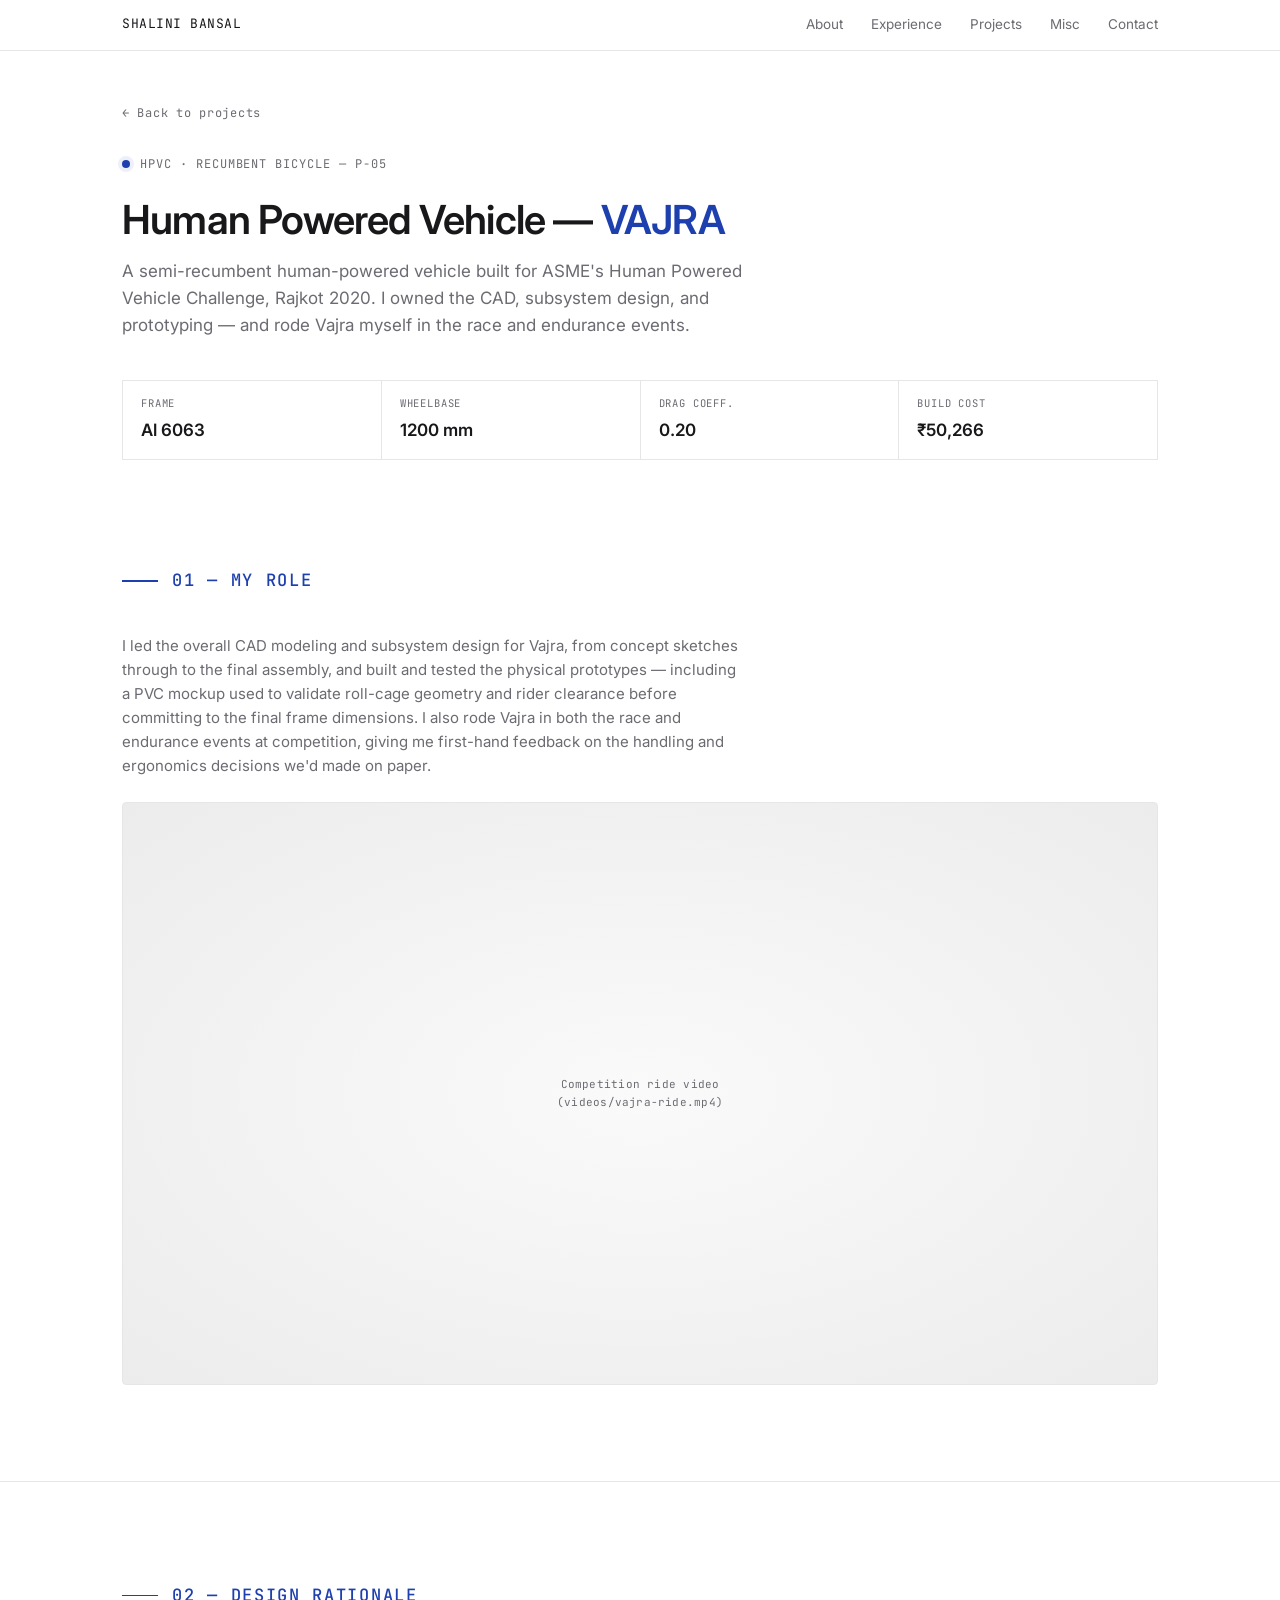
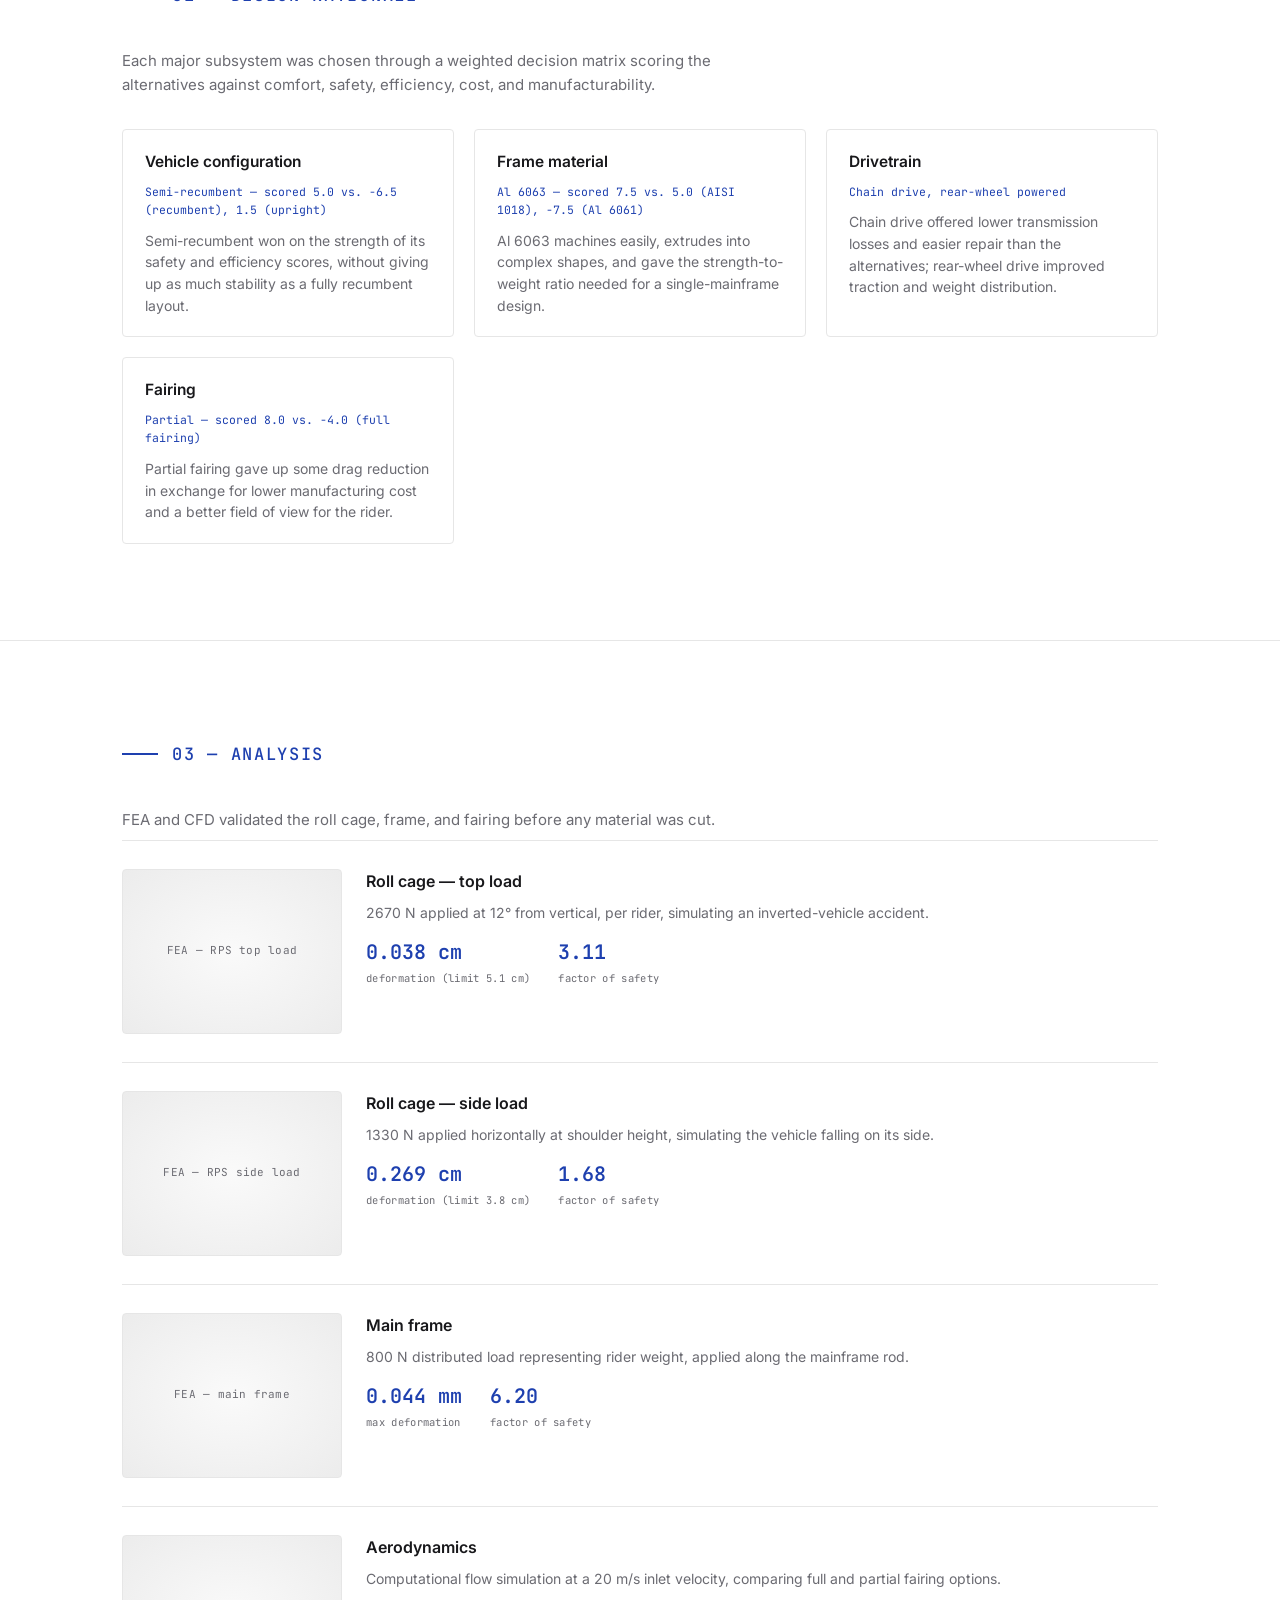
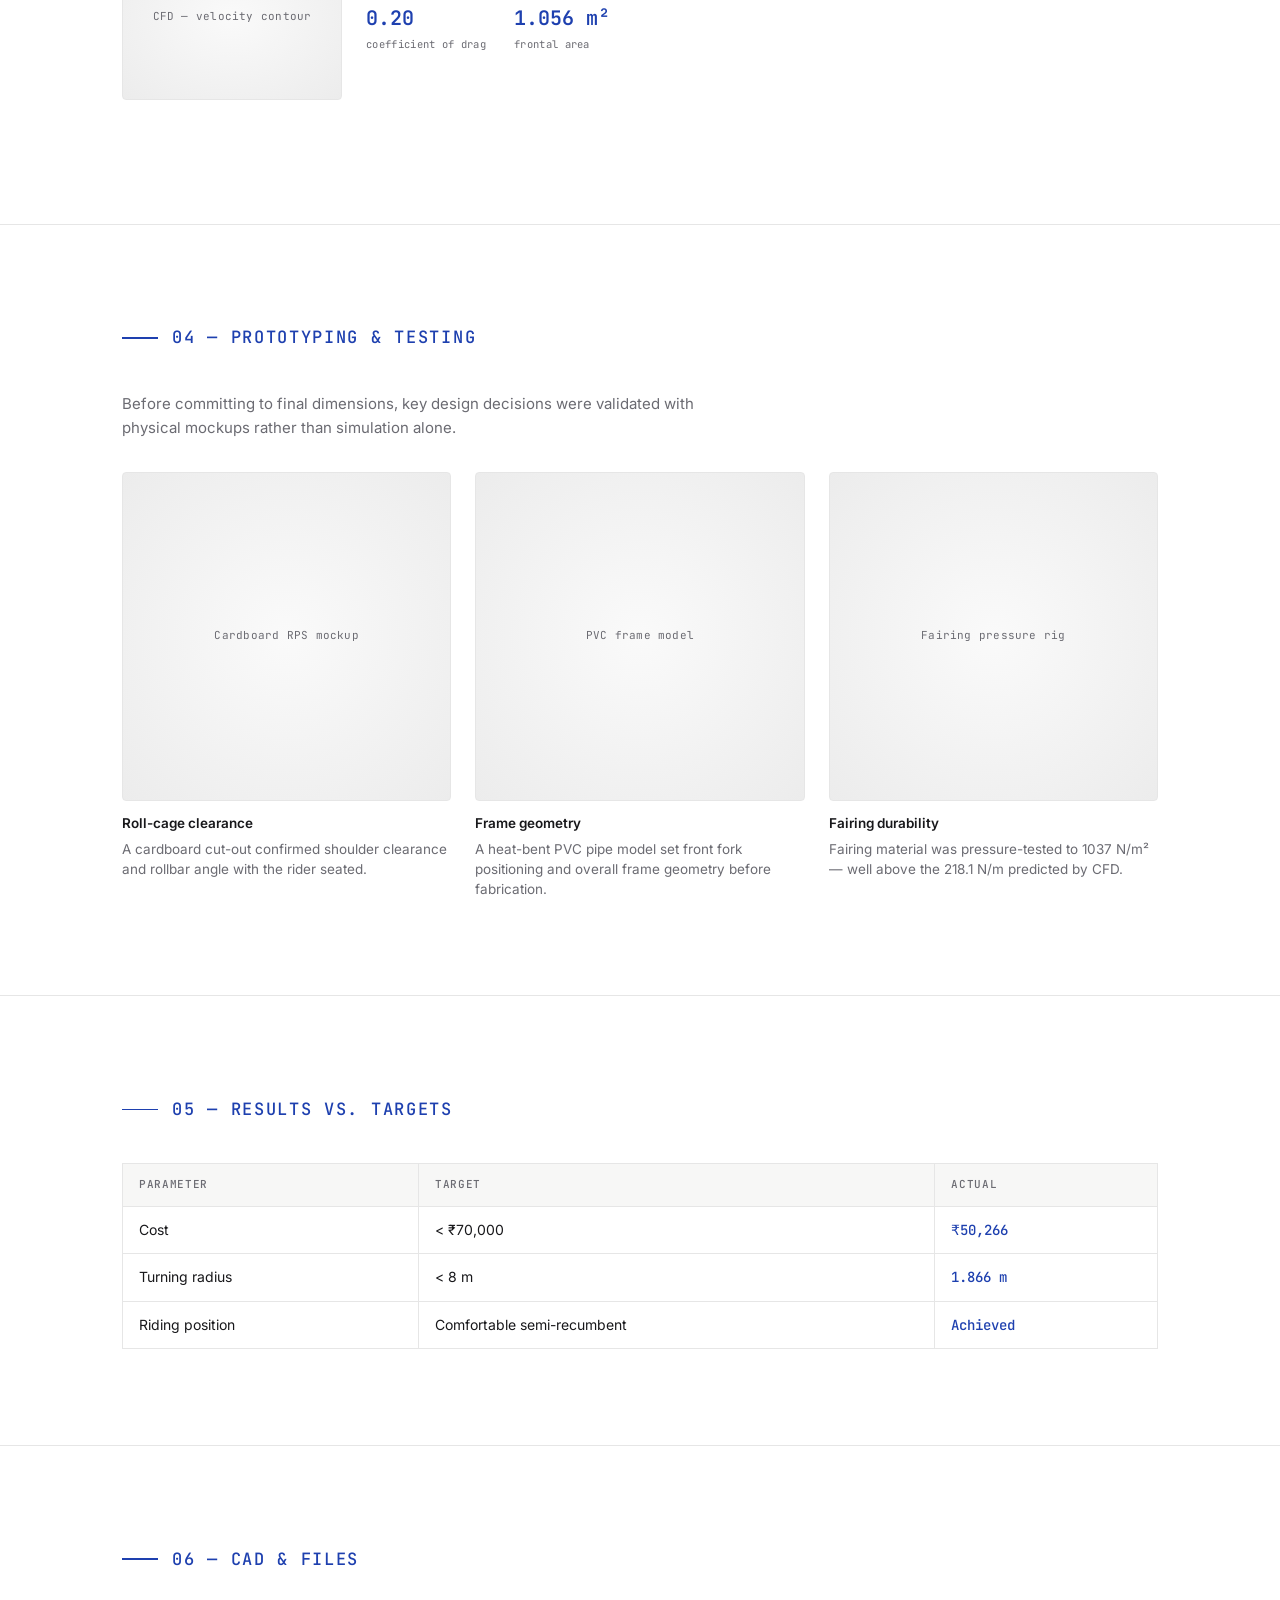
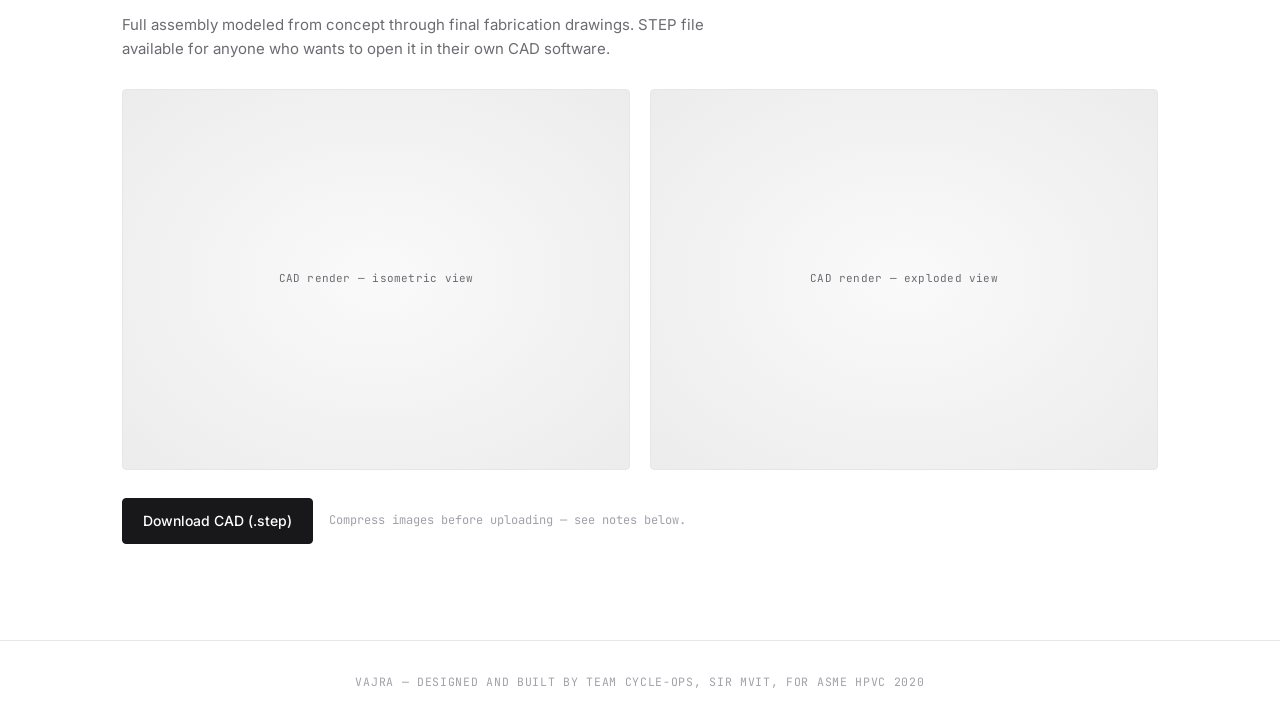
==== projects/hpvc.html @ c3d494c6 "Create hpvc.html" ====
<!DOCTYPE html>
<html lang="en">
<head>
<meta charset="UTF-8">
<meta name="viewport" content="width=device-width, initial-scale=1.0">
<title>VAJRA — Human Powered Vehicle | Shalini Bansal</title>
<link rel="preconnect" href="https://fonts.googleapis.com">
<link rel="preconnect" href="https://fonts.gstatic.com" crossorigin>
<link rel="stylesheet" href="https://fonts.googleapis.com/css2?family=Inter:wght@400;500;600&family=JetBrains+Mono:wght@400;500&display=swap">
<link rel="stylesheet" href="../assets/styles.css">
<link rel="stylesheet" href="../assets/hpvc.css">
</head>
<body>

  <nav class="nav">
    <div class="nav-inner">
      <a href="../index.html#top" class="nav-brand">SHALINI BANSAL</a>
      <div class="nav-links">
        <a href="../index.html#about" data-mobile-hide>About</a>
        <a href="../index.html#experience" data-mobile-hide>Experience</a>
        <a href="../index.html#projects">Projects</a>
        <a href="../index.html#misc">Misc</a>
        <a href="../index.html#contact">Contact</a>
      </div>
    </div>
  </nav>

  <header class="detail-header">
    <div class="container">
      <a href="../index.html#projects" class="back-link">← Back to projects</a>

      <div class="hero-meta">HPVC · RECUMBENT BICYCLE — P-05</div>
      <h1 class="detail-title">Human Powered Vehicle — <span class="accent">VAJRA</span></h1>
      <p class="detail-tagline">
        A semi-recumbent human-powered vehicle built for ASME's Human Powered Vehicle Challenge, Rajkot 2020.
        I owned the CAD, subsystem design, and prototyping — and rode Vajra myself in the race and endurance events.
      </p>

      <div class="spec-grid">
        <div class="spec-item">
          <div class="spec-label">Frame</div>
          <div class="spec-value">Al 6063</div>
        </div>
        <div class="spec-item">
          <div class="spec-label">Wheelbase</div>
          <div class="spec-value">1200 mm</div>
        </div>
        <div class="spec-item">
          <div class="spec-label">Drag coeff.</div>
          <div class="spec-value">0.20</div>
        </div>
        <div class="spec-item">
          <div class="spec-label">Build cost</div>
          <div class="spec-value">₹50,266</div>
        </div>
      </div>
    </div>
  </header>

  <main>

    <section id="role">
      <div class="container">
        <div class="section-label">01 — My role</div>
        <p style="max-width:620px; font-size:15px; color:var(--text-muted); margin-bottom:24px;">
          I led the overall CAD modeling and subsystem design for Vajra, from concept sketches through to the
          final assembly, and built and tested the physical prototypes — including a PVC mockup used to validate
          roll-cage geometry and rider clearance before committing to the final frame dimensions. I also rode Vajra
          in both the race and endurance events at competition, giving me first-hand feedback on the handling and
          ergonomics decisions we'd made on paper.
        </p>
        <div class="analysis-frame" style="aspect-ratio:16/9;">
          <!-- Replace with: <video controls poster="../images/ride-poster.jpg" style="width:100%;height:100%;object-fit:cover;"><source src="../videos/vajra-ride.mp4" type="video/mp4"></video> -->
          <span class="placeholder-label">Competition ride video<br>(videos/vajra-ride.mp4)</span>
        </div>
      </div>
    </section>

    <section id="design">
      <div class="container">
        <div class="section-label">02 — Design rationale</div>
        <p style="max-width:620px; font-size:15px; color:var(--text-muted); margin-bottom:32px;">
          Each major subsystem was chosen through a weighted decision matrix scoring the alternatives against
          comfort, safety, efficiency, cost, and manufacturability.
        </p>

        <div class="decision-grid">
          <div class="decision-card">
            <h3>Vehicle configuration</h3>
            <span class="decision-verdict">Semi-recumbent — scored 5.0 vs. −6.5 (recumbent), 1.5 (upright)</span>
            <p>Semi-recumbent won on the strength of its safety and efficiency scores, without giving up as much stability as a fully recumbent layout.</p>
          </div>
          <div class="decision-card">
            <h3>Frame material</h3>
            <span class="decision-verdict">Al 6063 — scored 7.5 vs. 5.0 (AISI 1018), −7.5 (Al 6061)</span>
            <p>Al 6063 machines easily, extrudes into complex shapes, and gave the strength-to-weight ratio needed for a single-mainframe design.</p>
          </div>
          <div class="decision-card">
            <h3>Drivetrain</h3>
            <span class="decision-verdict">Chain drive, rear-wheel powered</span>
            <p>Chain drive offered lower transmission losses and easier repair than the alternatives; rear-wheel drive improved traction and weight distribution.</p>
          </div>
          <div class="decision-card">
            <h3>Fairing</h3>
            <span class="decision-verdict">Partial — scored 8.0 vs. −4.0 (full fairing)</span>
            <p>Partial fairing gave up some drag reduction in exchange for lower manufacturing cost and a better field of view for the rider.</p>
          </div>
        </div>
      </div>
    </section>

    <section id="analysis">
      <div class="container">
        <div class="section-label">03 — Analysis</div>
        <p style="max-width:620px; font-size:15px; color:var(--text-muted); margin-bottom:8px;">
          FEA and CFD validated the roll cage, frame, and fairing before any material was cut.
        </p>

        <div class="analysis-row">
          <div class="analysis-frame">
            <!-- Replace with: <img src="../images/fea-top-load.jpg" alt="Von Mises stress plot, RPS top load case" style="width:100%;height:100%;object-fit:cover;"> -->
            <span class="placeholder-label">FEA — RPS top load</span>
          </div>
          <div class="analysis-body">
            <h3>Roll cage — top load</h3>
            <p>2670 N applied at 12° from vertical, per rider, simulating an inverted-vehicle accident.</p>
            <div class="stat-line">
              <div><div class="stat-value">0.038 cm</div><div class="stat-label">deformation (limit 5.1 cm)</div></div>
              <div><div class="stat-value">3.11</div><div class="stat-label">factor of safety</div></div>
            </div>
          </div>
        </div>

        <div class="analysis-row">
          <div class="analysis-frame">
            <!-- Replace with: <img src="../images/fea-side-load.jpg" alt="Von Mises stress plot, RPS side load case" style="width:100%;height:100%;object-fit:cover;"> -->
            <span class="placeholder-label">FEA — RPS side load</span>
          </div>
          <div class="analysis-body">
            <h3>Roll cage — side load</h3>
            <p>1330 N applied horizontally at shoulder height, simulating the vehicle falling on its side.</p>
            <div class="stat-line">
              <div><div class="stat-value">0.269 cm</div><div class="stat-label">deformation (limit 3.8 cm)</div></div>
              <div><div class="stat-value">1.68</div><div class="stat-label">factor of safety</div></div>
            </div>
          </div>
        </div>

        <div class="analysis-row">
          <div class="analysis-frame">
            <!-- Replace with: <img src="../images/fea-frame.jpg" alt="Von Mises stress plot, main frame under rider load" style="width:100%;height:100%;object-fit:cover;"> -->
            <span class="placeholder-label">FEA — main frame</span>
          </div>
          <div class="analysis-body">
            <h3>Main frame</h3>
            <p>800 N distributed load representing rider weight, applied along the mainframe rod.</p>
            <div class="stat-line">
              <div><div class="stat-value">0.044 mm</div><div class="stat-label">max deformation</div></div>
              <div><div class="stat-value">6.20</div><div class="stat-label">factor of safety</div></div>
            </div>
          </div>
        </div>

        <div class="analysis-row">
          <div class="analysis-frame">
            <!-- Replace with: <img src="../images/cfd-velocity.jpg" alt="CFD velocity contour around the fairing" style="width:100%;height:100%;object-fit:cover;"> -->
            <span class="placeholder-label">CFD — velocity contour</span>
          </div>
          <div class="analysis-body">
            <h3>Aerodynamics</h3>
            <p>Computational flow simulation at a 20 m/s inlet velocity, comparing full and partial fairing options.</p>
            <div class="stat-line">
              <div><div class="stat-value">0.20</div><div class="stat-label">coefficient of drag</div></div>
              <div><div class="stat-value">1.056 m²</div><div class="stat-label">frontal area</div></div>
            </div>
          </div>
        </div>
      </div>
    </section>

    <section id="prototyping">
      <div class="container">
        <div class="section-label">04 — Prototyping &amp; testing</div>
        <p style="max-width:620px; font-size:15px; color:var(--text-muted); margin-bottom:32px;">
          Before committing to final dimensions, key design decisions were validated with physical mockups rather
          than simulation alone.
        </p>

        <div class="triptych">
          <div>
            <div class="analysis-frame">
              <!-- Replace with: <img src="../images/test-rps-cardboard.jpg" alt="Cardboard RPS clearance test" style="width:100%;height:100%;object-fit:cover;"> -->
              <span class="placeholder-label">Cardboard RPS mockup</span>
            </div>
            <h4>Roll-cage clearance</h4>
            <p>A cardboard cut-out confirmed shoulder clearance and rollbar angle with the rider seated.</p>
          </div>
          <div>
            <div class="analysis-frame">
              <!-- Replace with: <img src="../images/test-pvc-model.jpg" alt="PVC pipe model of the vehicle frame" style="width:100%;height:100%;object-fit:cover;"> -->
              <span class="placeholder-label">PVC frame model</span>
            </div>
            <h4>Frame geometry</h4>
            <p>A heat-bent PVC pipe model set front fork positioning and overall frame geometry before fabrication.</p>
          </div>
          <div>
            <div class="analysis-frame">
              <!-- Replace with: <img src="../images/test-fairing-rig.jpg" alt="Wooden test frame with fairing material under pressure" style="width:100%;height:100%;object-fit:cover;"> -->
              <span class="placeholder-label">Fairing pressure rig</span>
            </div>
            <h4>Fairing durability</h4>
            <p>Fairing material was pressure-tested to 1037 N/m² — well above the 218.1 N/m predicted by CFD.</p>
          </div>
        </div>
      </div>
    </section>

    <section id="results">
      <div class="container">
        <div class="section-label">05 — Results vs. targets</div>
        <table class="results-table">
          <thead>
            <tr><th>Parameter</th><th>Target</th><th>Actual</th></tr>
          </thead>
          <tbody>
            <tr><td>Cost</td><td>&lt; ₹70,000</td><td class="actual">₹50,266</td></tr>
            <tr><td>Turning radius</td><td>&lt; 8 m</td><td class="actual">1.866 m</td></tr>
            <tr><td>Riding position</td><td>Comfortable semi-recumbent</td><td class="actual">Achieved</td></tr>
          </tbody>
        </table>
      </div>
    </section>

    <section id="cad">
      <div class="container">
        <div class="section-label">06 — CAD &amp; files</div>
        <p style="max-width:620px; font-size:15px; color:var(--text-muted); margin-bottom:28px;">
          Full assembly modeled from concept through final fabrication drawings. STEP file available for anyone
          who wants to open it in their own CAD software.
        </p>

        <div class="cad-grid">
          <div class="analysis-frame">
            <!-- Replace with: <img src="../images/cad-isometric.jpg" alt="Isometric CAD render of Vajra" style="width:100%;height:100%;object-fit:cover;"> -->
            <span class="placeholder-label">CAD render — isometric view</span>
          </div>
          <div class="analysis-frame">
            <!-- Replace with: <img src="../images/cad-exploded.jpg" alt="Exploded view of Vajra subsystems" style="width:100%;height:100%;object-fit:cover;"> -->
            <span class="placeholder-label">CAD render — exploded view</span>
          </div>
        </div>

        <div class="download-row">
          <a class="btn btn-primary" href="../files/vajra.step">Download CAD (.step)</a>
          <span class="filesize">Compress images before uploading — see notes below.</span>
        </div>
      </div>
    </section>

  </main>

  <div class="footer">
    VAJRA — DESIGNED AND BUILT BY TEAM CYCLE-OPS, SIR MVIT, FOR ASME HPVC 2020
  </div>

</body>
</html>
---- assets/styles.css ----
/* ============================================
   Shalini Bansal — Portfolio
   Minimal / technical / blueprint aesthetic
   ============================================ */

:root {
  --bg:           #ffffff;
  --bg-alt:       #f7f7f6;
  --bg-grid:      rgba(30, 64, 175, 0.05);
  --text:         #18181b;
  --text-muted:   #6b6b72;
  --text-soft:    #a1a1aa;
  --border:       #e6e6e6;
  --border-strong:#d4d4d8;
  --accent:       #1e40af;
  --accent-soft:  rgba(30, 64, 175, 0.08);
  --accent-line:  rgba(30, 64, 175, 0.18);
  --shadow-sm:    0 1px 2px rgba(0,0,0,0.04);
  --shadow-md:    0 4px 24px rgba(0,0,0,0.06);
  --radius:       4px;
  --max-w:        1100px;

  --font-sans: 'Inter', -apple-system, BlinkMacSystemFont, 'Segoe UI', Roboto, sans-serif;
  --font-mono: 'JetBrains Mono', 'SF Mono', Menlo, Consolas, monospace;
}

* { box-sizing: border-box; margin: 0; padding: 0; }
html { scroll-behavior: smooth; }

body {
  font-family: var(--font-sans);
  font-size: 16px;
  line-height: 1.6;
  color: var(--text);
  background: var(--bg);
  -webkit-font-smoothing: antialiased;
  -moz-osx-font-smoothing: grayscale;
}

a { color: inherit; text-decoration: none; }
a:hover { color: var(--accent); }
img { max-width: 100%; display: block; }

/* Navigation */
.nav {
  position: sticky; top: 0; z-index: 50;
  background: rgba(255, 255, 255, 0.85);
  backdrop-filter: saturate(180%) blur(10px);
  -webkit-backdrop-filter: saturate(180%) blur(10px);
  border-bottom: 1px solid var(--border);
}
.nav-inner {
  max-width: var(--max-w); margin: 0 auto;
  padding: 14px 32px;
  display: flex; align-items: center; justify-content: space-between;
}
.nav-brand {
  font-family: var(--font-mono);
  font-size: 13px; letter-spacing: 0.04em;
}
.nav-brand .dot { color: var(--accent); }
.nav-links { display: flex; gap: 28px; font-size: 13.5px; color: var(--text-muted); }
.nav-links a { transition: color 0.15s ease; }
.nav-links a:hover { color: var(--text); }

@media (max-width: 640px) {
  .nav-inner { padding: 12px 20px; }
  .nav-links { gap: 16px; font-size: 12.5px; }
  .nav-links a[data-mobile-hide] { display: none; }
}

/* Layout */
.container { max-width: var(--max-w); margin: 0 auto; padding: 0 32px; }

section { padding: 96px 0; border-bottom: 1px solid var(--border); }
section:last-of-type { border-bottom: 0; }

@media (max-width: 640px) {
  section { padding: 64px 0; }
  .container { padding: 0 20px; }
}

.section-label {
  font-family: var(--font-mono);
  font-size: 17px; letter-spacing: 0.1em;
  text-transform: uppercase; color: var(--accent);
  font-weight: 500;
  margin-bottom: 40px;
  display: inline-flex; align-items: center; gap: 14px;
}
.section-label::before {
  content: ""; display: inline-block;
  width: 36px; height: 1.5px; background: var(--accent);
}

.section-title {
  font-size: 32px; font-weight: 600;
  letter-spacing: -0.02em; margin-bottom: 48px;
}

/* Hero */
.hero { padding: 96px 0 80px; position: relative; overflow: hidden; }
.hero::before {
  content: ""; position: absolute; inset: 0;
  background:
    repeating-linear-gradient(0deg, transparent 0 31px, var(--bg-grid) 31px 32px),
    repeating-linear-gradient(90deg, transparent 0 31px, var(--bg-grid) 31px 32px);
  pointer-events: none;
  mask-image: linear-gradient(180deg, black 0%, transparent 90%);
  -webkit-mask-image: linear-gradient(180deg, black 0%, transparent 90%);
}
.hero-inner {
  position: relative;
  display: grid; grid-template-columns: 1fr 220px;
  gap: 56px; align-items: center;
}
@media (max-width: 720px) {
  .hero-inner { grid-template-columns: 1fr; gap: 32px; }
  .hero { padding: 64px 0 56px; }
}

.hero-meta {
  font-family: var(--font-mono);
  font-size: 12px; letter-spacing: 0.08em;
  color: var(--text-muted);
  margin-bottom: 24px;
  display: flex; align-items: center; gap: 10px;
}
.hero-meta::before {
  content: ""; width: 8px; height: 8px;
  border-radius: 50%; background: var(--accent);
  box-shadow: 0 0 0 4px var(--accent-soft);
}
.hero h1 {
  font-size: clamp(28px, 4vw, 48px);
  font-weight: 600; letter-spacing: -0.03em;
  line-height: 1.05; margin-bottom: 16px;
}
.hero h1 .accent { color: var(--accent); }
.hero .tagline {
  font-size: 18px; color: var(--text-muted);
  max-width: 520px; margin-bottom: 32px;
}
.hero-cta { display: flex; gap: 12px; flex-wrap: wrap; }

.btn {
  display: inline-flex; align-items: center; gap: 8px;
  padding: 11px 20px;
  font-size: 14px; font-weight: 500;
  border-radius: var(--radius);
  border: 1px solid var(--border-strong);
  background: var(--bg); color: var(--text);
  cursor: pointer; font-family: inherit;
  transition: all 0.15s ease;
}
.btn:hover { border-color: var(--text); transform: translateY(-1px); }
.btn-primary { background: var(--text); color: var(--bg); border-color: var(--text); }
.btn-primary:hover { background: var(--accent); border-color: var(--accent); color: var(--bg); }
.btn .icon { width: 14px; height: 14px; }

.hero-photo {
  position: relative;
  width: 220px; height: 220px;
  border-radius: var(--radius); overflow: hidden;
  border: 1px solid var(--border-strong);
  background: var(--bg-alt);
  justify-self: end;
}
.hero-photo img, .hero-photo svg { width: 100%; height: 100%; object-fit: cover; display: block; }
.hero-photo::after {
  content: attr(data-caption);
  position: absolute; bottom: 8px; left: 10px;
  font-family: var(--font-mono);
  font-size: 10px; letter-spacing: 0.08em;
  color: var(--text-muted); text-transform: uppercase;
}
@media (max-width: 720px) {
  .hero-photo { justify-self: start; width: 160px; height: 160px; }
}

/* About */
.about-grid {
  display: grid; grid-template-columns: 1fr 1fr;
  gap: 56px; align-items: start;
}
@media (max-width: 720px) {
  .about-grid { grid-template-columns: 1fr; gap: 32px; }
}
.about-body p {
  font-size: 17px; color: var(--text);
  margin-bottom: 16px; line-height: 1.65;
}
.about-body p:last-child { margin-bottom: 0; }
.about-body .muted { color: var(--text-muted); }

.about-side { border-left: 1px solid var(--border); padding-left: 28px; }
.about-side dl {
  display: grid; grid-template-columns: max-content 1fr;
  column-gap: 20px; row-gap: 10px;
  font-size: 14px;
}
.about-side dt {
  font-family: var(--font-mono);
  font-size: 11.5px; letter-spacing: 0.06em;
  text-transform: uppercase; color: var(--text-muted);
  padding-top: 2px;
}
.about-side dd { color: var(--text); }

/* Experience timeline */
.timeline { position: relative; padding-left: 28px; list-style: none; }
.timeline::before {
  content: ""; position: absolute;
  left: 8px; top: 8px; bottom: 8px;
  width: 1px; background: var(--border-strong);
}
.timeline-item { position: relative; padding: 0 0 48px 0; }
.timeline-item:last-child { padding-bottom: 0; }
.timeline-item::before {
  content: ""; position: absolute;
  left: -24px; top: 8px;
  width: 9px; height: 9px;
  background: var(--bg);
  border: 1.5px solid var(--accent);
  border-radius: 50%;
}
.timeline-item.current::before {
  background: var(--accent);
  box-shadow: 0 0 0 4px var(--accent-soft);
}
.timeline-head {
  display: flex; justify-content: space-between;
  align-items: baseline; gap: 16px;
  flex-wrap: wrap; margin-bottom: 4px;
}
.timeline-role { font-size: 17px; font-weight: 600; }
.timeline-dates {
  font-family: var(--font-mono);
  font-size: 12px; color: var(--text-muted);
  letter-spacing: 0.04em; white-space: nowrap;
}
.timeline-org { font-size: 14px; color: var(--text-muted); margin-bottom: 12px; }
.timeline-org .org-name { color: var(--text); font-weight: 500; }
.timeline-bullets { list-style: none; display: grid; gap: 8px; }
.timeline-bullets li {
  position: relative; padding-left: 18px;
  font-size: 14.5px; line-height: 1.55;
}
.timeline-bullets li::before {
  content: ""; position: absolute;
  left: 0; top: 11px;
  width: 8px; height: 1px;
  background: var(--border-strong);
}

/* Education */
.edu-grid { display: grid; gap: 16px; }
.edu-card {
  display: grid; grid-template-columns: 1fr auto;
  gap: 16px; padding: 20px 24px;
  border: 1px solid var(--border);
  border-radius: var(--radius);
  background: var(--bg);
  transition: border-color 0.15s ease, transform 0.15s ease;
}
.edu-card:hover { border-color: var(--border-strong); transform: translateY(-1px); }
.edu-degree { font-size: 15.5px; font-weight: 600; margin-bottom: 4px; }
.edu-school { font-size: 14px; color: var(--text-muted); }
.edu-dates {
  font-family: var(--font-mono);
  font-size: 12px; color: var(--text-muted);
  text-align: right; white-space: nowrap;
  align-self: start; padding-top: 2px;
}
@media (max-width: 480px) {
  .edu-card { grid-template-columns: 1fr; }
  .edu-dates { text-align: left; }
}

/* Skills */
.skills-grid {
  display: grid;
  grid-template-columns: repeat(auto-fit, minmax(260px, 1fr));
  gap: 32px;
}
.skill-group h3 {
  font-family: var(--font-mono);
  font-size: 11.5px; letter-spacing: 0.1em;
  text-transform: uppercase; color: var(--text-muted);
  margin-bottom: 16px; padding-bottom: 10px;
  border-bottom: 1px solid var(--border);
}
.skill-list { display: flex; flex-wrap: wrap; gap: 8px; }
.skill-chip {
  display: inline-block;
  padding: 6px 12px;
  font-size: 13px;
  border: 1px solid var(--border);
  border-radius: 999px;
  background: var(--bg);
  transition: all 0.15s ease;
}
.skill-chip:hover {
  border-color: var(--accent-line);
  background: var(--accent-soft);
  color: var(--accent);
}

/* Projects */
.projects-intro {
  margin-top: -36px;
  margin-bottom: 48px;
  max-width: 600px;
  font-size: 15px;
  color: var(--text-muted);
}
.projects-grid {
  display: grid;
  grid-template-columns: repeat(auto-fit, minmax(320px, 1fr));
  gap: 24px;
}
.project-card {
  border: 1px solid var(--border);
  border-radius: var(--radius);
  background: var(--bg);
  overflow: hidden;
  display: flex; flex-direction: column;
  transition: border-color 0.15s ease, transform 0.15s ease, box-shadow 0.15s ease;
}
.project-card:hover {
  border-color: var(--border-strong);
  transform: translateY(-2px);
  box-shadow: var(--shadow-md);
}
.viewer-frame {
  position: relative;
  aspect-ratio: 4 / 3;
  background: radial-gradient(ellipse at center, #fafafa 0%, #ececec 100%);
  overflow: hidden;
  border-bottom: 1px solid var(--border);
  cursor: grab;
}
.viewer-frame:active { cursor: grabbing; }
.viewer-frame canvas { display: block; width: 100% !important; height: 100% !important; }
.viewer-frame .viewer-label {
  position: absolute; top: 10px; left: 12px;
  font-family: var(--font-mono);
  font-size: 10px; letter-spacing: 0.1em;
  text-transform: uppercase; color: var(--text-muted);
  background: rgba(255, 255, 255, 0.7);
  backdrop-filter: blur(4px);
  padding: 4px 8px;
  border-radius: 3px;
  border: 1px solid var(--border);
  pointer-events: none;
}
.viewer-frame .viewer-loading {
  position: absolute; inset: 0;
  display: flex; align-items: center; justify-content: center;
  font-family: var(--font-mono);
  font-size: 11px; color: var(--text-muted);
  letter-spacing: 0.08em; text-transform: uppercase;
  pointer-events: none;
  transition: opacity 0.3s ease;
}
.viewer-frame.loaded .viewer-loading { opacity: 0; }
.viewer-frame .viewer-error {
  position: absolute; inset: 0;
  display: none; align-items: center; justify-content: center;
  flex-direction: column; gap: 8px;
  font-family: var(--font-mono);
  font-size: 11px; color: var(--text-muted);
  padding: 16px; text-align: center;
}
.viewer-frame.errored .viewer-loading { display: none; }
.viewer-frame.errored .viewer-error { display: flex; }
.viewer-frame .viewer-controls {
  position: absolute; bottom: 10px; right: 10px;
  display: flex; gap: 6px;
}
.viewer-btn {
  width: 30px; height: 30px; padding: 0;
  display: inline-flex; align-items: center; justify-content: center;
  border-radius: 4px;
  background: rgba(255, 255, 255, 0.85);
  border: 1px solid var(--border);
  cursor: pointer; color: var(--text-muted);
  transition: all 0.15s ease;
}
.viewer-btn:hover { color: var(--accent); border-color: var(--accent-line); }
.viewer-btn.active { color: var(--accent); border-color: var(--accent-line); background: var(--accent-soft); }
.viewer-btn svg { width: 14px; height: 14px; }

.project-body {
  padding: 20px 22px 24px;
  display: flex; flex-direction: column;
  gap: 12px; flex: 1;
}
.project-title {
  font-size: 16px; font-weight: 600;
  display: flex; justify-content: space-between;
  align-items: baseline; gap: 12px;
}
.project-num {
  font-family: var(--font-mono);
  font-size: 11px; color: var(--text-soft);
  letter-spacing: 0.06em;
}
.project-desc {
  font-size: 14px; color: var(--text-muted);
  line-height: 1.55;
}
ul.project-desc {
  padding-left: 1.1rem;
  list-style: disc;
}
ul.project-desc li {
  margin-bottom: 4px;
}
.project-tools {
  display: flex; flex-wrap: wrap; gap: 6px;
  margin-top: auto; padding-top: 4px;
}
.project-tool {
  font-family: var(--font-mono);
  font-size: 11px; padding: 3px 8px;
  background: var(--bg-alt);
  border: 1px solid var(--border);
  border-radius: 3px;
  color: var(--text-muted);
}

/* Contact */
.contact-grid {
  display: grid; grid-template-columns: 1fr 1fr;
  gap: 56px; align-items: start;
}
@media (max-width: 720px) {
  .contact-grid { grid-template-columns: 1fr; gap: 32px; }
}
.contact-lede {
  font-size: 22px; font-weight: 500;
  letter-spacing: -0.01em; margin-bottom: 12px;
  line-height: 1.4;
}
.contact-sub { font-size: 15px; color: var(--text-muted); max-width: 380px; }
.contact-links {
  display: grid; gap: 1px;
  background: var(--border);
  border: 1px solid var(--border);
  border-radius: var(--radius);
  overflow: hidden;
}
.contact-link {
  display: grid; grid-template-columns: 100px 1fr auto;
  align-items: center; gap: 16px;
  padding: 16px 20px;
  background: var(--bg);
  transition: background 0.15s ease;
}
.contact-link:hover { background: var(--bg-alt); }
.contact-link .label {
  font-family: var(--font-mono);
  font-size: 11px; letter-spacing: 0.1em;
  text-transform: uppercase; color: var(--text-muted);
}
.contact-link .value { font-size: 14.5px; }
.contact-link .arrow {
  font-family: var(--font-mono);
  font-size: 14px; color: var(--text-soft);
  transition: transform 0.15s ease, color 0.15s ease;
}
.contact-link:hover .arrow { transform: translateX(3px); color: var(--accent); }

/* Footer */
.footer {
  padding: 32px 0;
  text-align: center;
  font-family: var(--font-mono);
  font-size: 11.5px;
  color: var(--text-soft);
  letter-spacing: 0.06em;
  border-top: 1px solid var(--border);
}

/* Utilities */
.mono { font-family: var(--font-mono); }
.muted { color: var(--text-muted); }


/* Stacked items inside about-side dd (Education / Focus) */
.about-side dd > div {
  display: block;
  line-height: 1.55;
  padding: 2px 0;
}
.about-side dd > div + div {
  border-top: 1px dashed var(--border);
}

/* Link from a project card to its full detail page */
.project-link {
  font-family: var(--font-mono);
  font-size: 12px; letter-spacing: 0.04em;
  color: var(--accent);
  margin-top: 4px;
  display: inline-flex; align-items: center; gap: 6px;
  transition: gap 0.15s ease;
}
.project-link:hover { gap: 10px; }
---- assets/hpvc.css ----
/* ============================================
   HPVC project detail page
   Extends styles.css — same tokens, new components
   ============================================ */

.back-link {
  display: inline-flex; align-items: center; gap: 8px;
  font-family: var(--font-mono);
  font-size: 12px; letter-spacing: 0.06em;
  color: var(--text-muted);
  margin-bottom: 32px;
}
.back-link:hover { color: var(--accent); }

.detail-header { padding: 48px 0 0; }

.detail-title {
  font-size: clamp(26px, 4vw, 40px);
  font-weight: 600; letter-spacing: -0.02em;
  line-height: 1.1; margin-bottom: 16px;
}
.detail-title .accent { color: var(--accent); }

.detail-tagline {
  font-size: 17px; color: var(--text-muted);
  max-width: 620px; margin-bottom: 40px;
}

.spec-grid {
  display: grid;
  grid-template-columns: repeat(auto-fit, minmax(140px, 1fr));
  border-top: 1px solid var(--border);
  border-left: 1px solid var(--border);
  margin-bottom: 8px;
}
.spec-item {
  border-right: 1px solid var(--border);
  border-bottom: 1px solid var(--border);
  padding: 14px 18px;
}
.spec-label {
  font-family: var(--font-mono);
  font-size: 10.5px; letter-spacing: 0.08em;
  text-transform: uppercase; color: var(--text-muted);
  margin-bottom: 6px;
}
.spec-value { font-size: 17px; font-weight: 600; }

/* Decision rationale cards */
.decision-grid {
  display: grid;
  grid-template-columns: repeat(auto-fit, minmax(280px, 1fr));
  gap: 20px;
}
.decision-card {
  border: 1px solid var(--border);
  border-radius: var(--radius);
  padding: 20px 22px;
  background: var(--bg);
}
.decision-card h3 { font-size: 15.5px; font-weight: 600; margin-bottom: 8px; }
.decision-verdict {
  display: block;
  font-family: var(--font-mono);
  font-size: 11.5px; color: var(--accent);
  margin-bottom: 10px;
}
.decision-card p { font-size: 14px; color: var(--text-muted); line-height: 1.55; }

/* Analysis rows */
.analysis-row {
  display: grid;
  grid-template-columns: 220px 1fr;
  gap: 24px;
  padding: 28px 0;
  border-top: 1px solid var(--border);
}
.analysis-row:first-of-type { border-top: none; padding-top: 0; }
@media (max-width: 640px) {
  .analysis-row { grid-template-columns: 1fr; }
}

.analysis-frame {
  aspect-ratio: 4 / 3;
  background: radial-gradient(ellipse at center, #fafafa 0%, #ececec 100%);
  border: 1px solid var(--border);
  border-radius: var(--radius);
  display: flex; align-items: center; justify-content: center;
  position: relative;
  overflow: hidden;
}
.analysis-frame .placeholder-label {
  font-family: var(--font-mono);
  font-size: 11px; color: var(--text-muted);
  text-align: center; padding: 0 14px;
  letter-spacing: 0.02em;
}

.analysis-body h3 { font-size: 16px; font-weight: 600; margin-bottom: 8px; }
.analysis-body p { font-size: 14px; color: var(--text-muted); line-height: 1.55; margin-bottom: 12px; }

.stat-line { display: flex; gap: 28px; flex-wrap: wrap; }
.stat-value {
  font-family: var(--font-mono);
  font-size: 20px; font-weight: 600; color: var(--accent);
}
.stat-label {
  font-family: var(--font-mono);
  font-size: 10.5px; color: var(--text-muted);
  letter-spacing: 0.03em; margin-top: 2px;
}

/* Prototyping triptych */
.triptych {
  display: grid;
  grid-template-columns: repeat(auto-fit, minmax(220px, 1fr));
  gap: 24px;
}
.triptych .analysis-frame { aspect-ratio: 1 / 1; margin-bottom: 12px; }
.triptych h4 { font-size: 13.5px; font-weight: 600; margin-bottom: 4px; }
.triptych p { font-size: 13.5px; color: var(--text-muted); line-height: 1.5; }

/* Results table */
.results-table {
  width: 100%;
  border-collapse: collapse;
  font-size: 14px;
}
.results-table th, .results-table td {
  text-align: left;
  padding: 12px 16px;
  border: 1px solid var(--border);
}
.results-table thead th {
  font-family: var(--font-mono);
  font-size: 11px; letter-spacing: 0.06em;
  text-transform: uppercase; color: var(--text-muted);
  background: var(--bg-alt);
  font-weight: 500;
}
.results-table td.actual { font-family: var(--font-mono); color: var(--accent); font-weight: 500; }

/* CAD section */
.cad-grid {
  display: grid;
  grid-template-columns: repeat(auto-fit, minmax(260px, 1fr));
  gap: 20px;
  margin-bottom: 28px;
}
.download-row {
  display: flex; align-items: center; gap: 16px; flex-wrap: wrap;
}
.filesize {
  font-family: var(--font-mono);
  font-size: 12px; color: var(--text-soft);
}
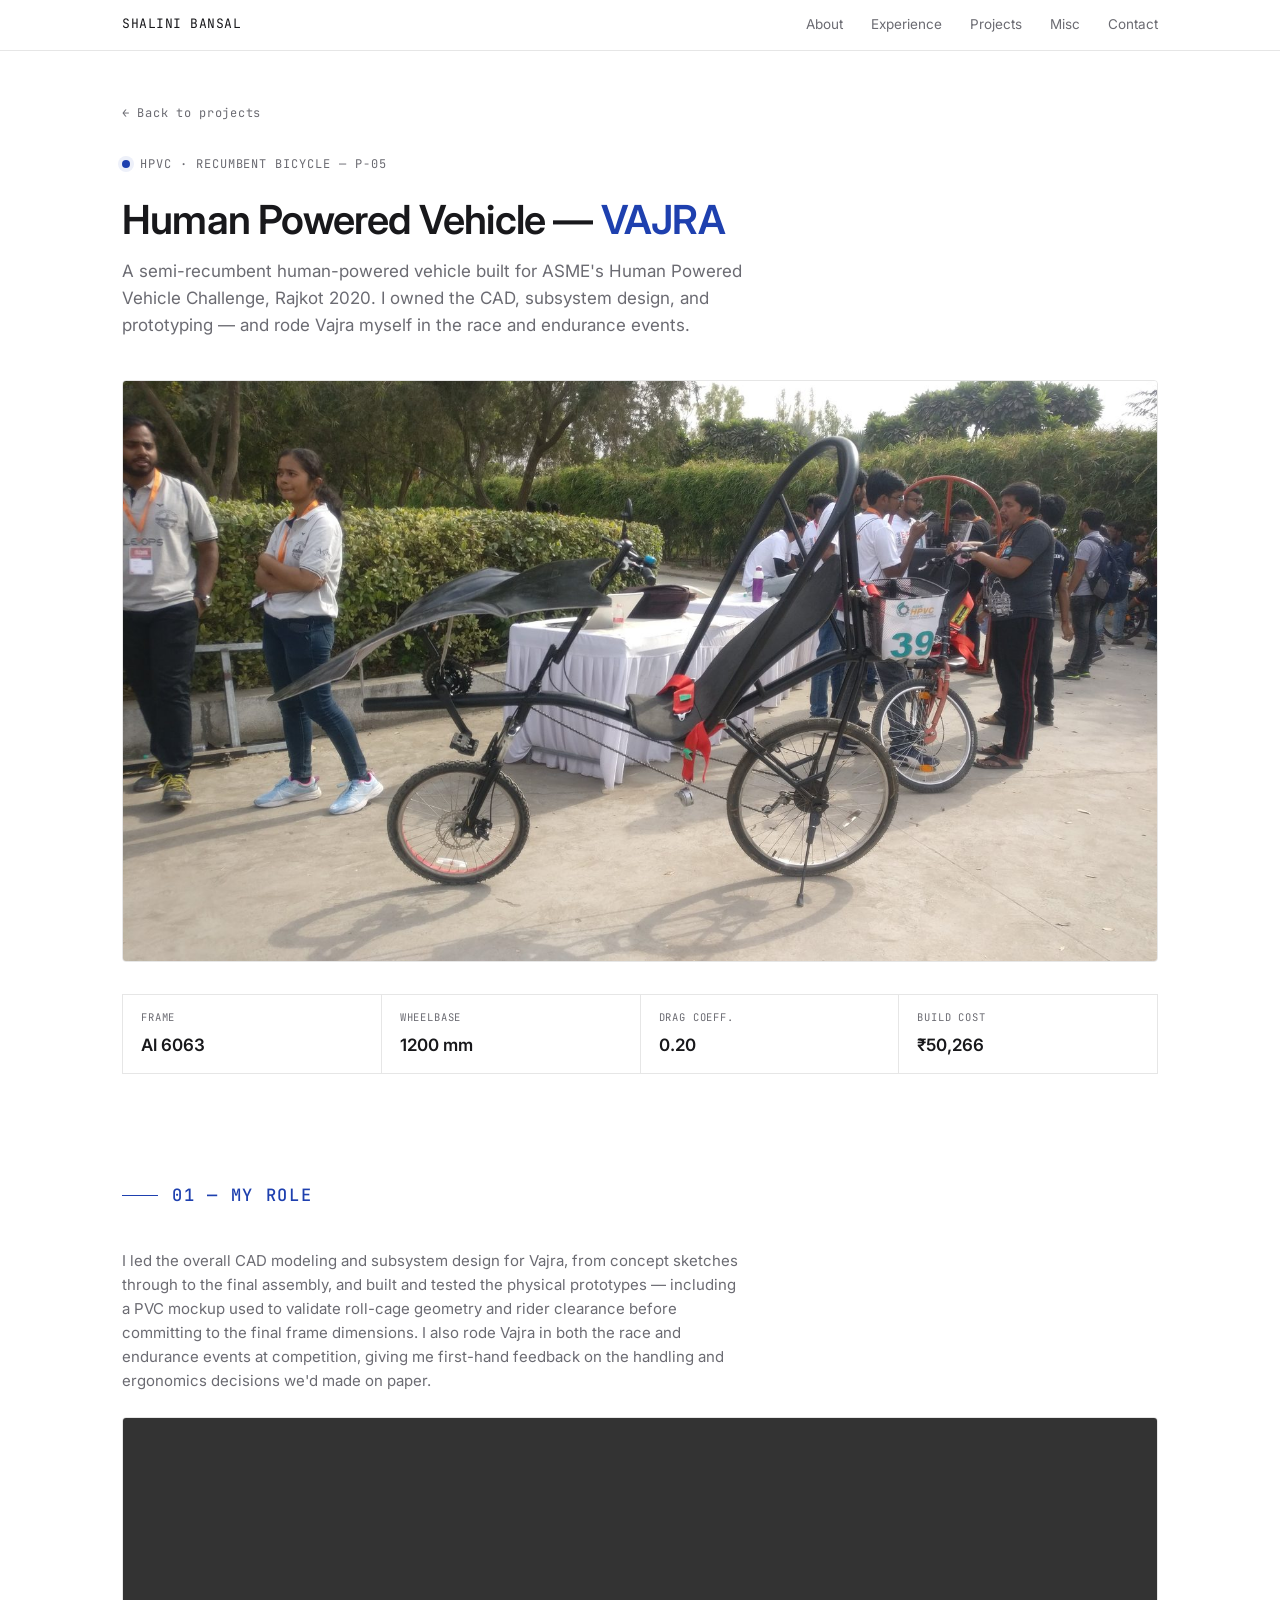
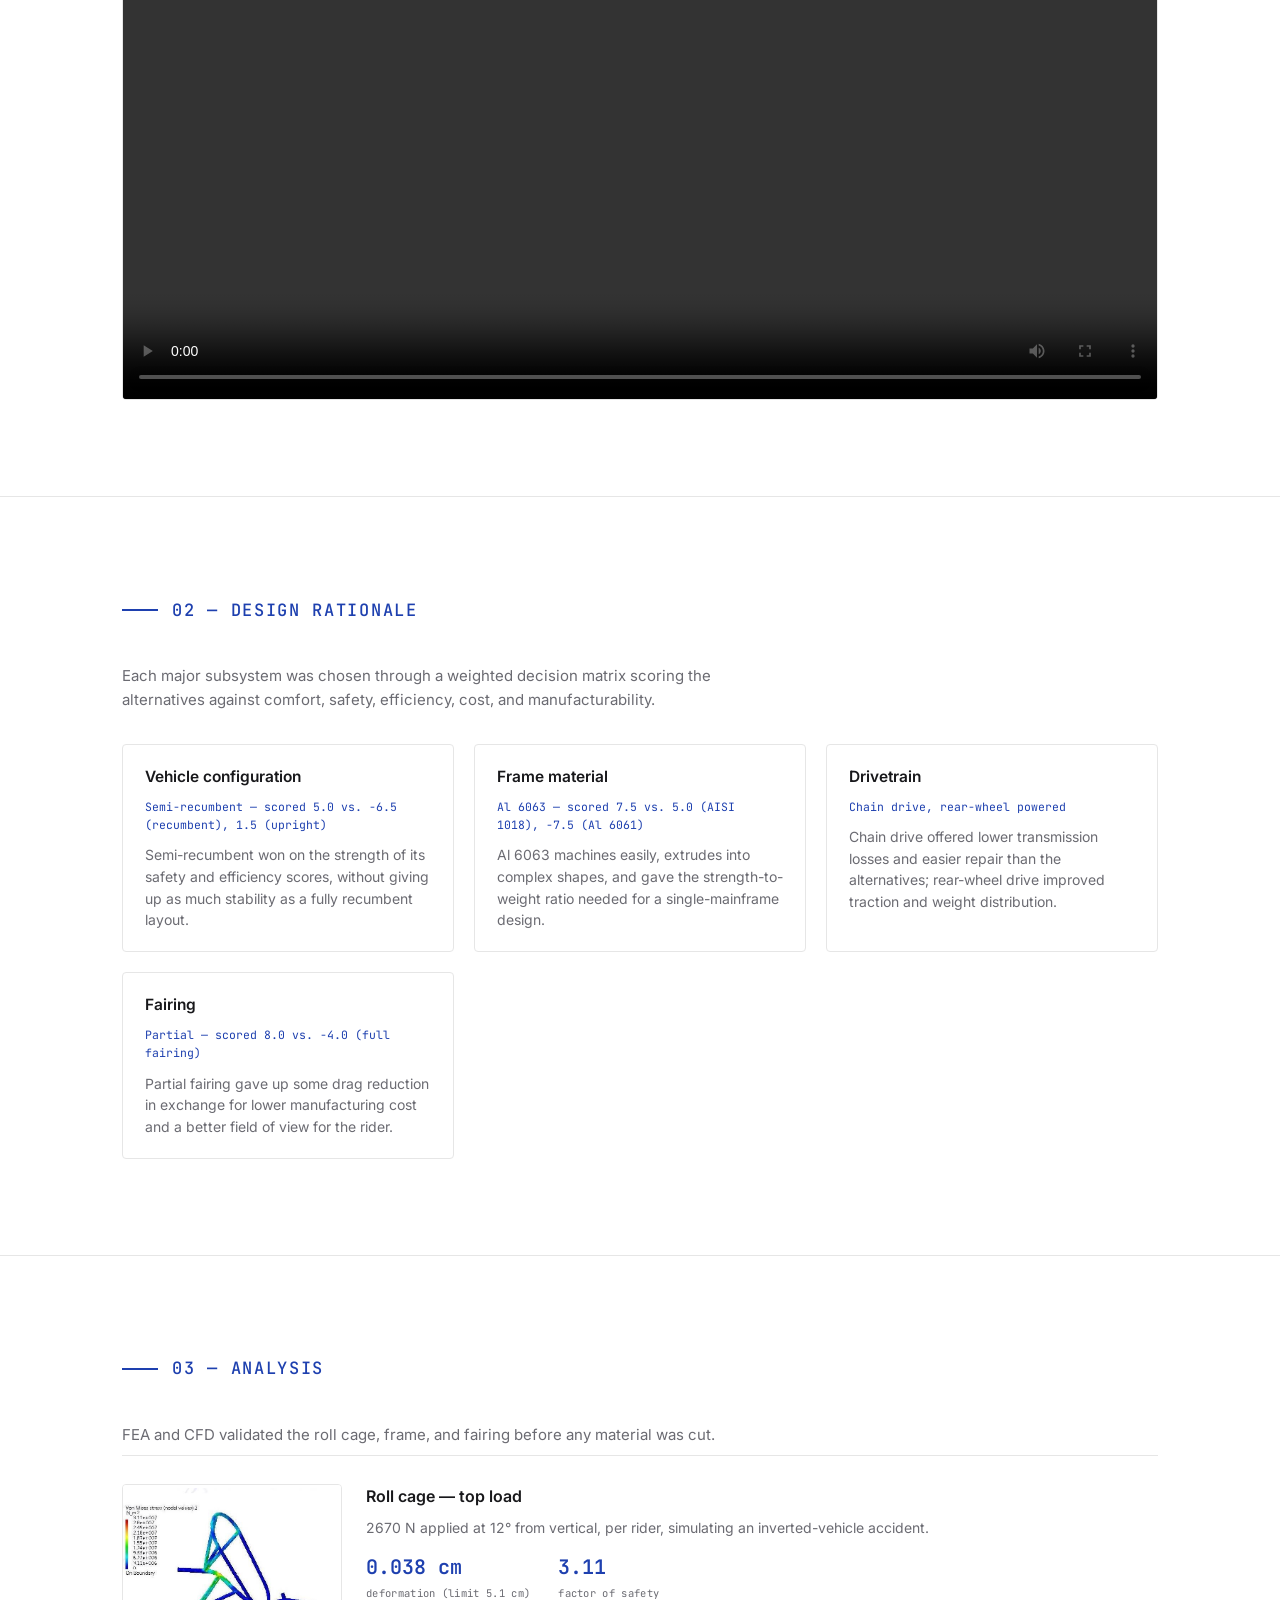
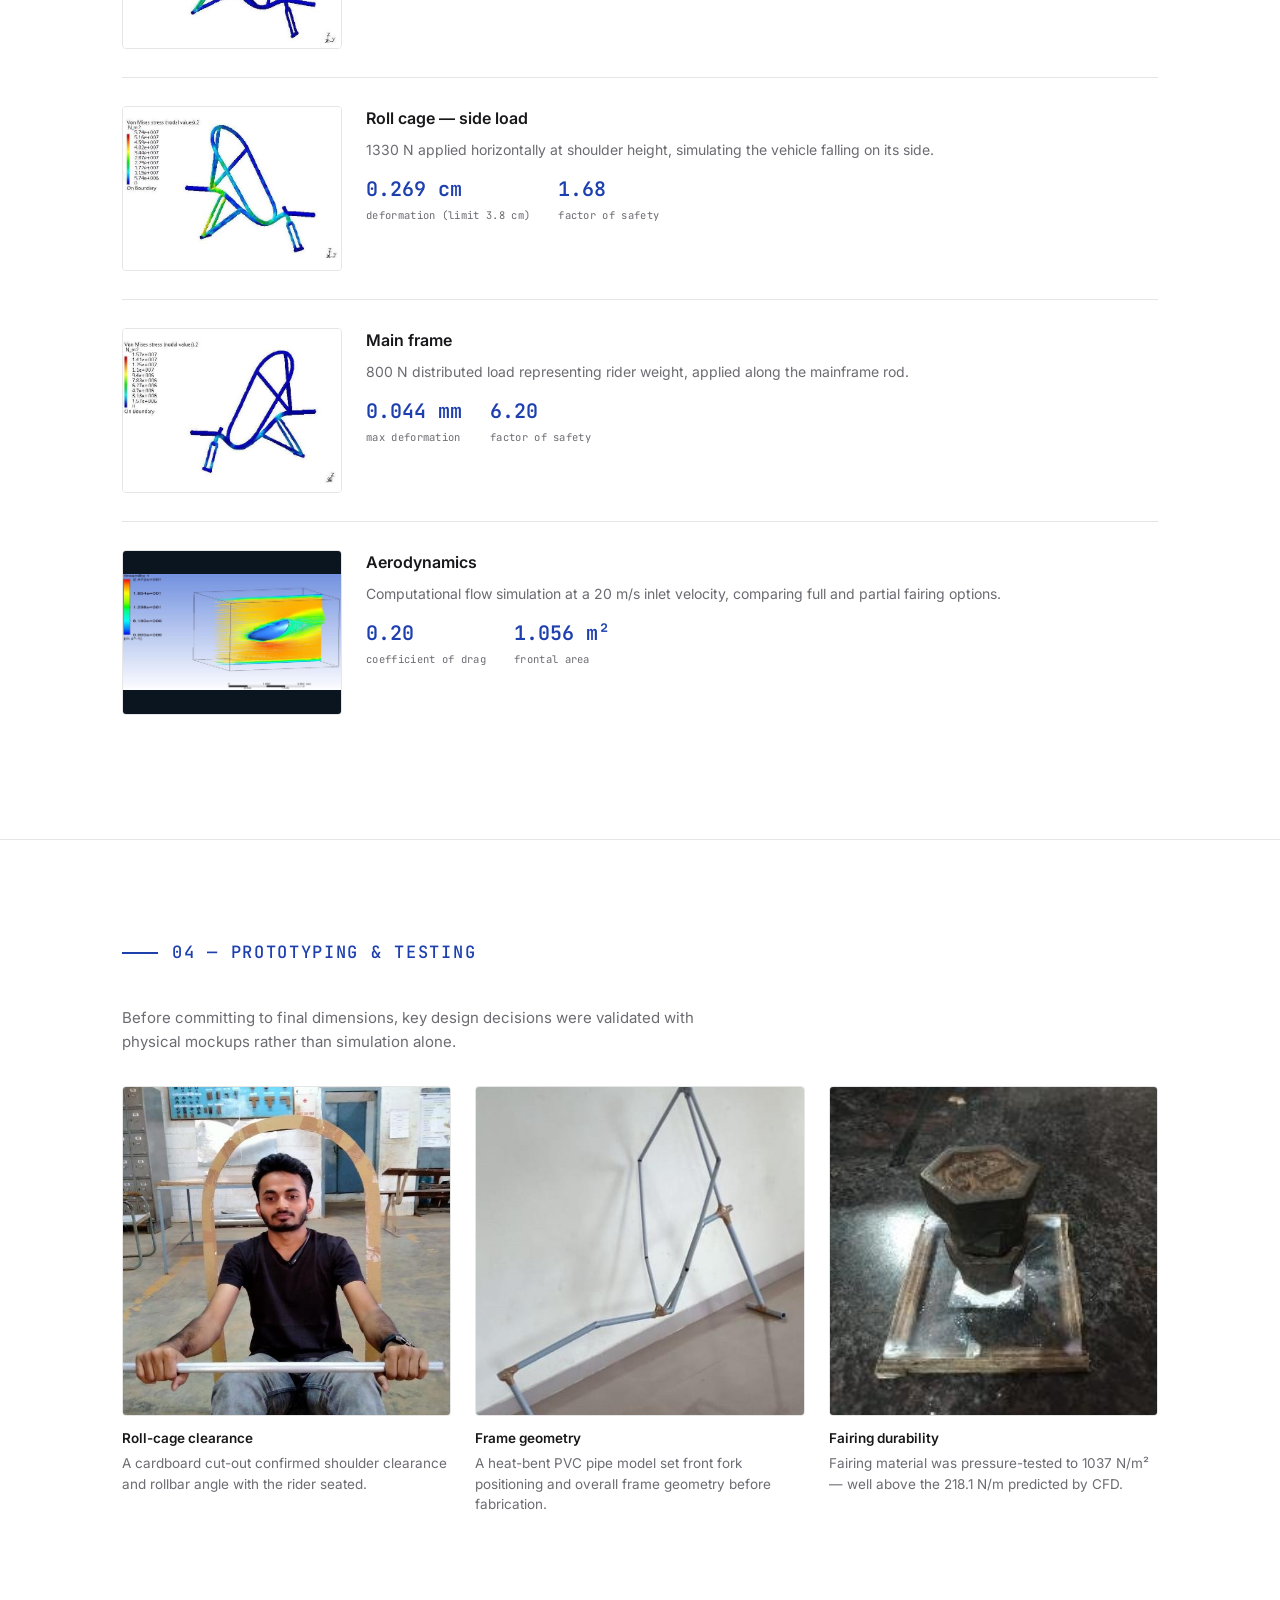
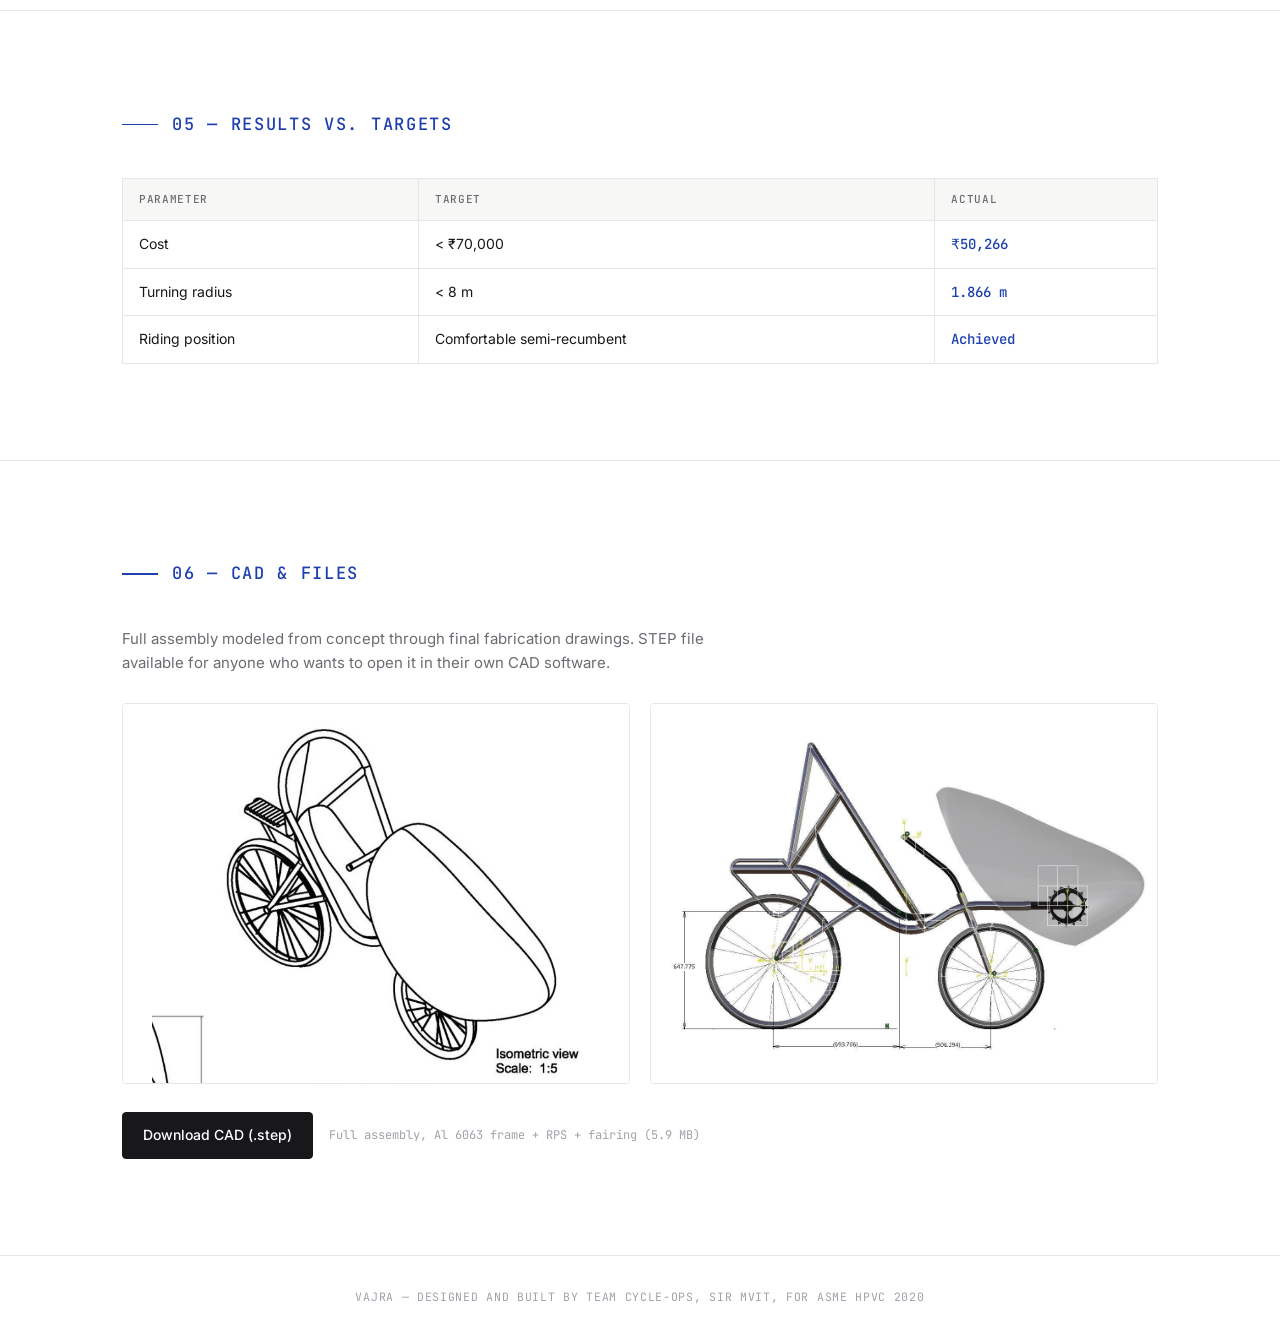
==== commit 3618e0ff: "Add files via upload" ====
--- a/projects/hpvc.html
+++ b/projects/hpvc.html
@@ -36,6 +36,10 @@
         I owned the CAD, subsystem design, and prototyping — and rode Vajra myself in the race and endurance events.
       </p>
 
+      <div class="analysis-frame" style="aspect-ratio:16/9; margin-bottom:32px;">
+        <img src="../images/vajra-hero.jpg" alt="Vajra at the ASME HPVC competition, vehicle number 39" style="width:100%;height:100%;object-fit:cover;">
+      </div>
+
       <div class="spec-grid">
         <div class="spec-item">
           <div class="spec-label">Frame</div>
@@ -70,8 +74,9 @@
           ergonomics decisions we'd made on paper.
         </p>
         <div class="analysis-frame" style="aspect-ratio:16/9;">
-          <!-- Replace with: <video controls poster="../images/ride-poster.jpg" style="width:100%;height:100%;object-fit:cover;"><source src="../videos/vajra-ride.mp4" type="video/mp4"></video> -->
-          <span class="placeholder-label">Competition ride video<br>(videos/vajra-ride.mp4)</span>
+          <video controls style="width:100%;height:100%;object-fit:cover;">
+            <source src="../videos/vajra-ride.mp4" type="video/mp4">
+          </video>
         </div>
       </div>
     </section>
@@ -118,8 +123,7 @@
 
         <div class="analysis-row">
           <div class="analysis-frame">
-            <!-- Replace with: <img src="../images/fea-top-load.jpg" alt="Von Mises stress plot, RPS top load case" style="width:100%;height:100%;object-fit:cover;"> -->
-            <span class="placeholder-label">FEA — RPS top load</span>
+            <img src="../images/fea-top-load.jpg" alt="Von Mises stress plot, RPS top load case" style="width:100%;height:100%;object-fit:contain;background:#fff;">
           </div>
           <div class="analysis-body">
             <h3>Roll cage — top load</h3>
@@ -133,8 +137,7 @@
 
         <div class="analysis-row">
           <div class="analysis-frame">
-            <!-- Replace with: <img src="../images/fea-side-load.jpg" alt="Von Mises stress plot, RPS side load case" style="width:100%;height:100%;object-fit:cover;"> -->
-            <span class="placeholder-label">FEA — RPS side load</span>
+            <img src="../images/fea-side-load.jpg" alt="Von Mises stress plot, RPS side load case" style="width:100%;height:100%;object-fit:contain;background:#fff;">
           </div>
           <div class="analysis-body">
             <h3>Roll cage — side load</h3>
@@ -148,8 +151,7 @@
 
         <div class="analysis-row">
           <div class="analysis-frame">
-            <!-- Replace with: <img src="../images/fea-frame.jpg" alt="Von Mises stress plot, main frame under rider load" style="width:100%;height:100%;object-fit:cover;"> -->
-            <span class="placeholder-label">FEA — main frame</span>
+            <img src="../images/fea-frame.jpg" alt="Von Mises stress plot, main frame under rider load" style="width:100%;height:100%;object-fit:contain;background:#fff;">
           </div>
           <div class="analysis-body">
             <h3>Main frame</h3>
@@ -163,8 +165,7 @@
 
         <div class="analysis-row">
           <div class="analysis-frame">
-            <!-- Replace with: <img src="../images/cfd-velocity.jpg" alt="CFD velocity contour around the fairing" style="width:100%;height:100%;object-fit:cover;"> -->
-            <span class="placeholder-label">CFD — velocity contour</span>
+            <img src="../images/cfd-velocity.jpg" alt="CFD velocity contour around the fairing" style="width:100%;height:100%;object-fit:contain;background:#0a1520;">
           </div>
           <div class="analysis-body">
             <h3>Aerodynamics</h3>
@@ -189,24 +190,21 @@
         <div class="triptych">
           <div>
             <div class="analysis-frame">
-              <!-- Replace with: <img src="../images/test-rps-cardboard.jpg" alt="Cardboard RPS clearance test" style="width:100%;height:100%;object-fit:cover;"> -->
-              <span class="placeholder-label">Cardboard RPS mockup</span>
+              <img src="../images/test-rps-cardboard.jpg" alt="Cardboard RPS clearance test with rider seated" style="width:100%;height:100%;object-fit:cover;">
             </div>
             <h4>Roll-cage clearance</h4>
             <p>A cardboard cut-out confirmed shoulder clearance and rollbar angle with the rider seated.</p>
           </div>
           <div>
             <div class="analysis-frame">
-              <!-- Replace with: <img src="../images/test-pvc-model.jpg" alt="PVC pipe model of the vehicle frame" style="width:100%;height:100%;object-fit:cover;"> -->
-              <span class="placeholder-label">PVC frame model</span>
+              <img src="../images/test-pvc-model.jpg" alt="PVC pipe model of the vehicle frame" style="width:100%;height:100%;object-fit:cover;">
             </div>
             <h4>Frame geometry</h4>
             <p>A heat-bent PVC pipe model set front fork positioning and overall frame geometry before fabrication.</p>
           </div>
           <div>
             <div class="analysis-frame">
-              <!-- Replace with: <img src="../images/test-fairing-rig.jpg" alt="Wooden test frame with fairing material under pressure" style="width:100%;height:100%;object-fit:cover;"> -->
-              <span class="placeholder-label">Fairing pressure rig</span>
+              <img src="../images/test-fairing-rig.jpg" alt="Wooden test frame with fairing material under pressure" style="width:100%;height:100%;object-fit:cover;">
             </div>
             <h4>Fairing durability</h4>
             <p>Fairing material was pressure-tested to 1037 N/m² — well above the 218.1 N/m predicted by CFD.</p>
@@ -241,18 +239,16 @@
 
         <div class="cad-grid">
           <div class="analysis-frame">
-            <!-- Replace with: <img src="../images/cad-isometric.jpg" alt="Isometric CAD render of Vajra" style="width:100%;height:100%;object-fit:cover;"> -->
-            <span class="placeholder-label">CAD render — isometric view</span>
-          </div>
-          <div class="analysis-frame">
-            <!-- Replace with: <img src="../images/cad-exploded.jpg" alt="Exploded view of Vajra subsystems" style="width:100%;height:100%;object-fit:cover;"> -->
-            <span class="placeholder-label">CAD render — exploded view</span>
+            <img src="../images/cad-isometric.jpg" alt="Isometric CAD line drawing of Vajra" style="width:100%;height:100%;object-fit:contain;background:#fff;">
+          </div>
+          <div class="analysis-frame">
+            <img src="../images/cad-side-profile.jpg" alt="CAD side profile render of Vajra showing center of gravity distribution" style="width:100%;height:100%;object-fit:contain;background:#fff;">
           </div>
         </div>
 
         <div class="download-row">
           <a class="btn btn-primary" href="../files/vajra.step">Download CAD (.step)</a>
-          <span class="filesize">Compress images before uploading — see notes below.</span>
+          <span class="filesize">Full assembly, Al 6063 frame + RPS + fairing (5.9 MB)</span>
         </div>
       </div>
     </section>
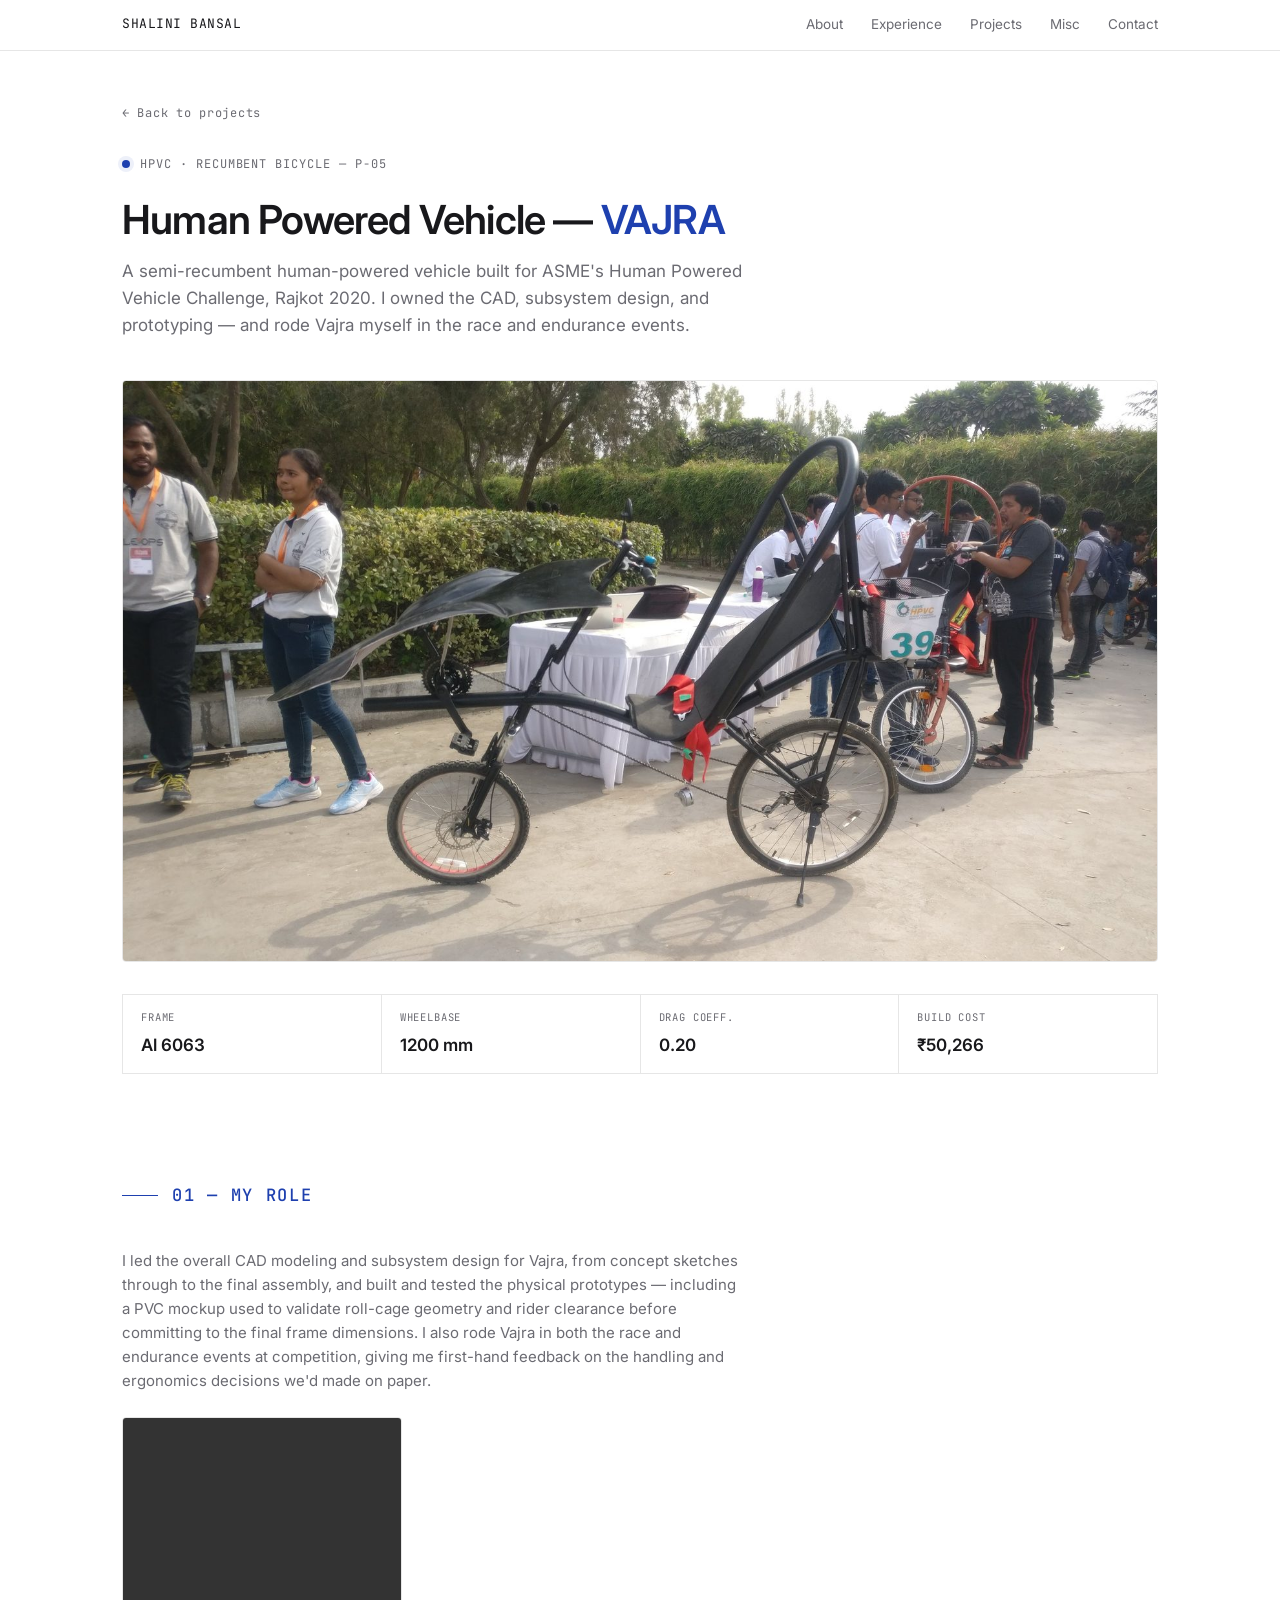
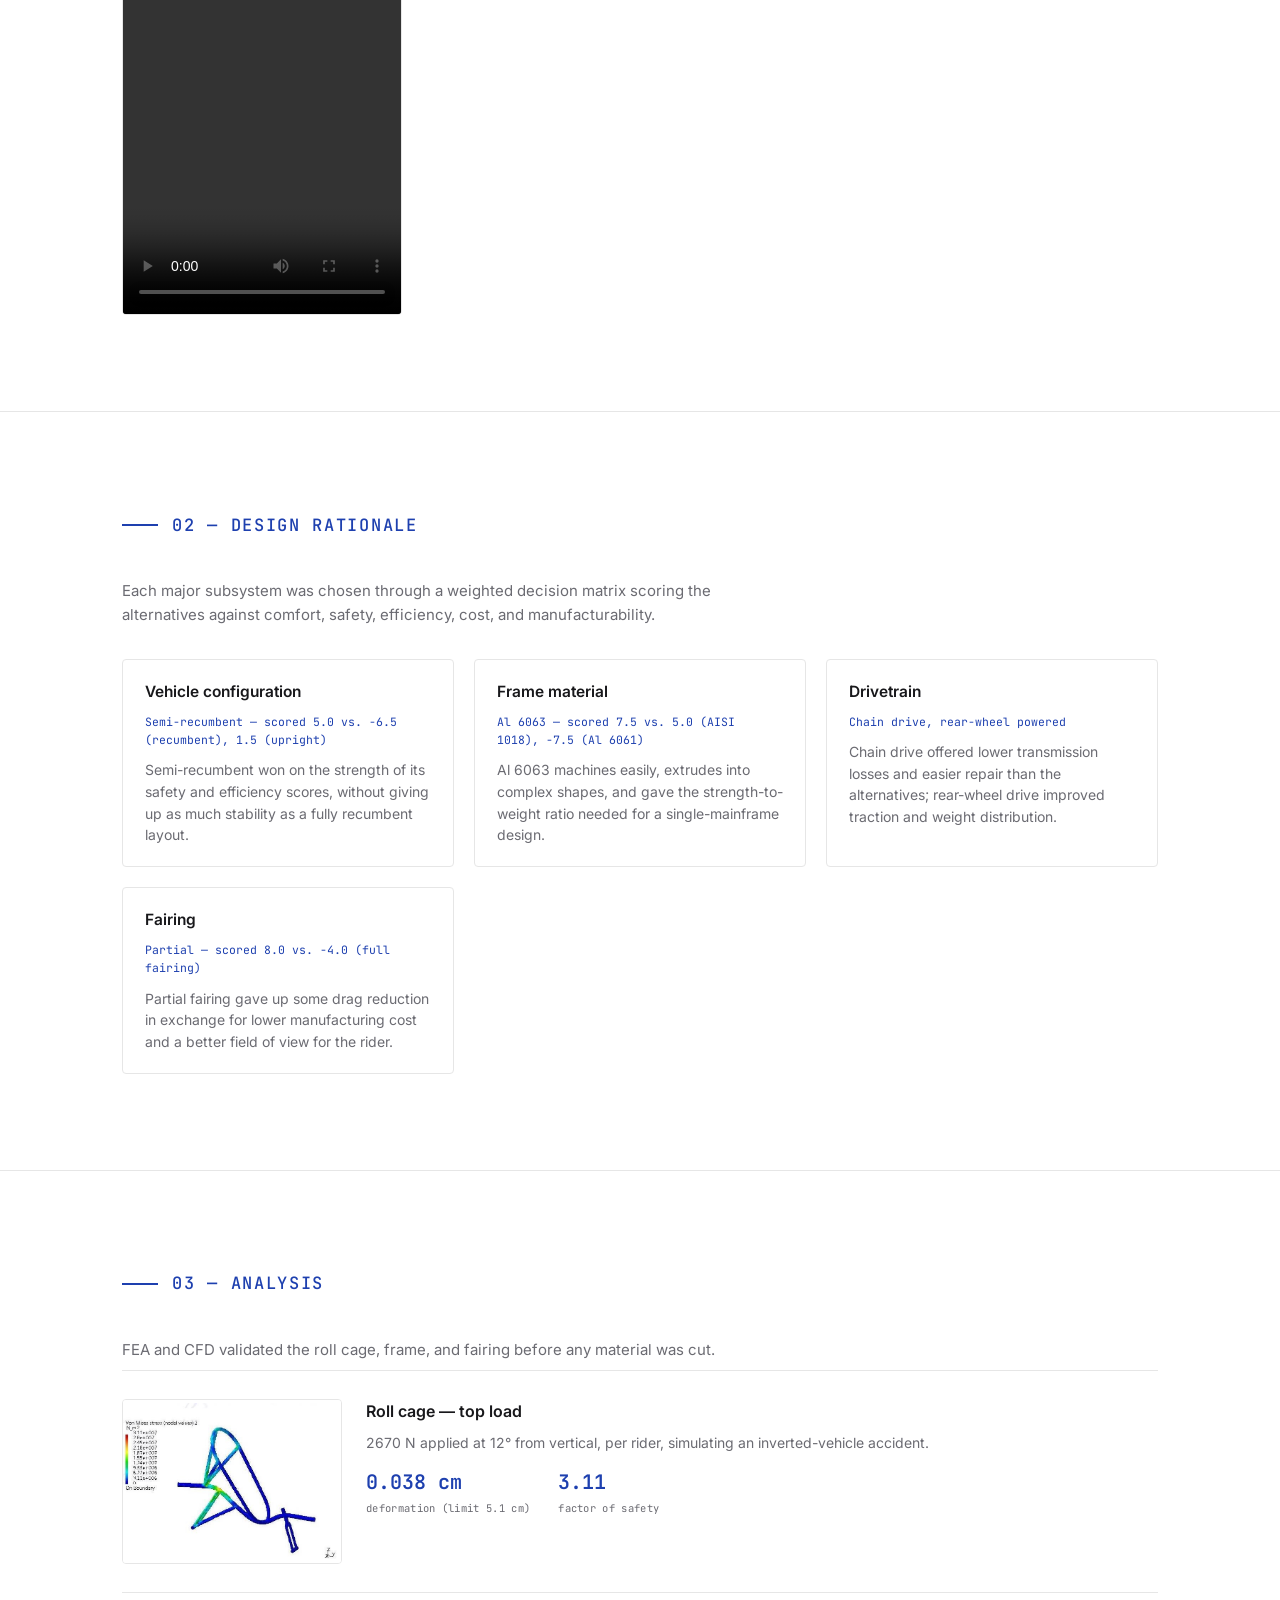
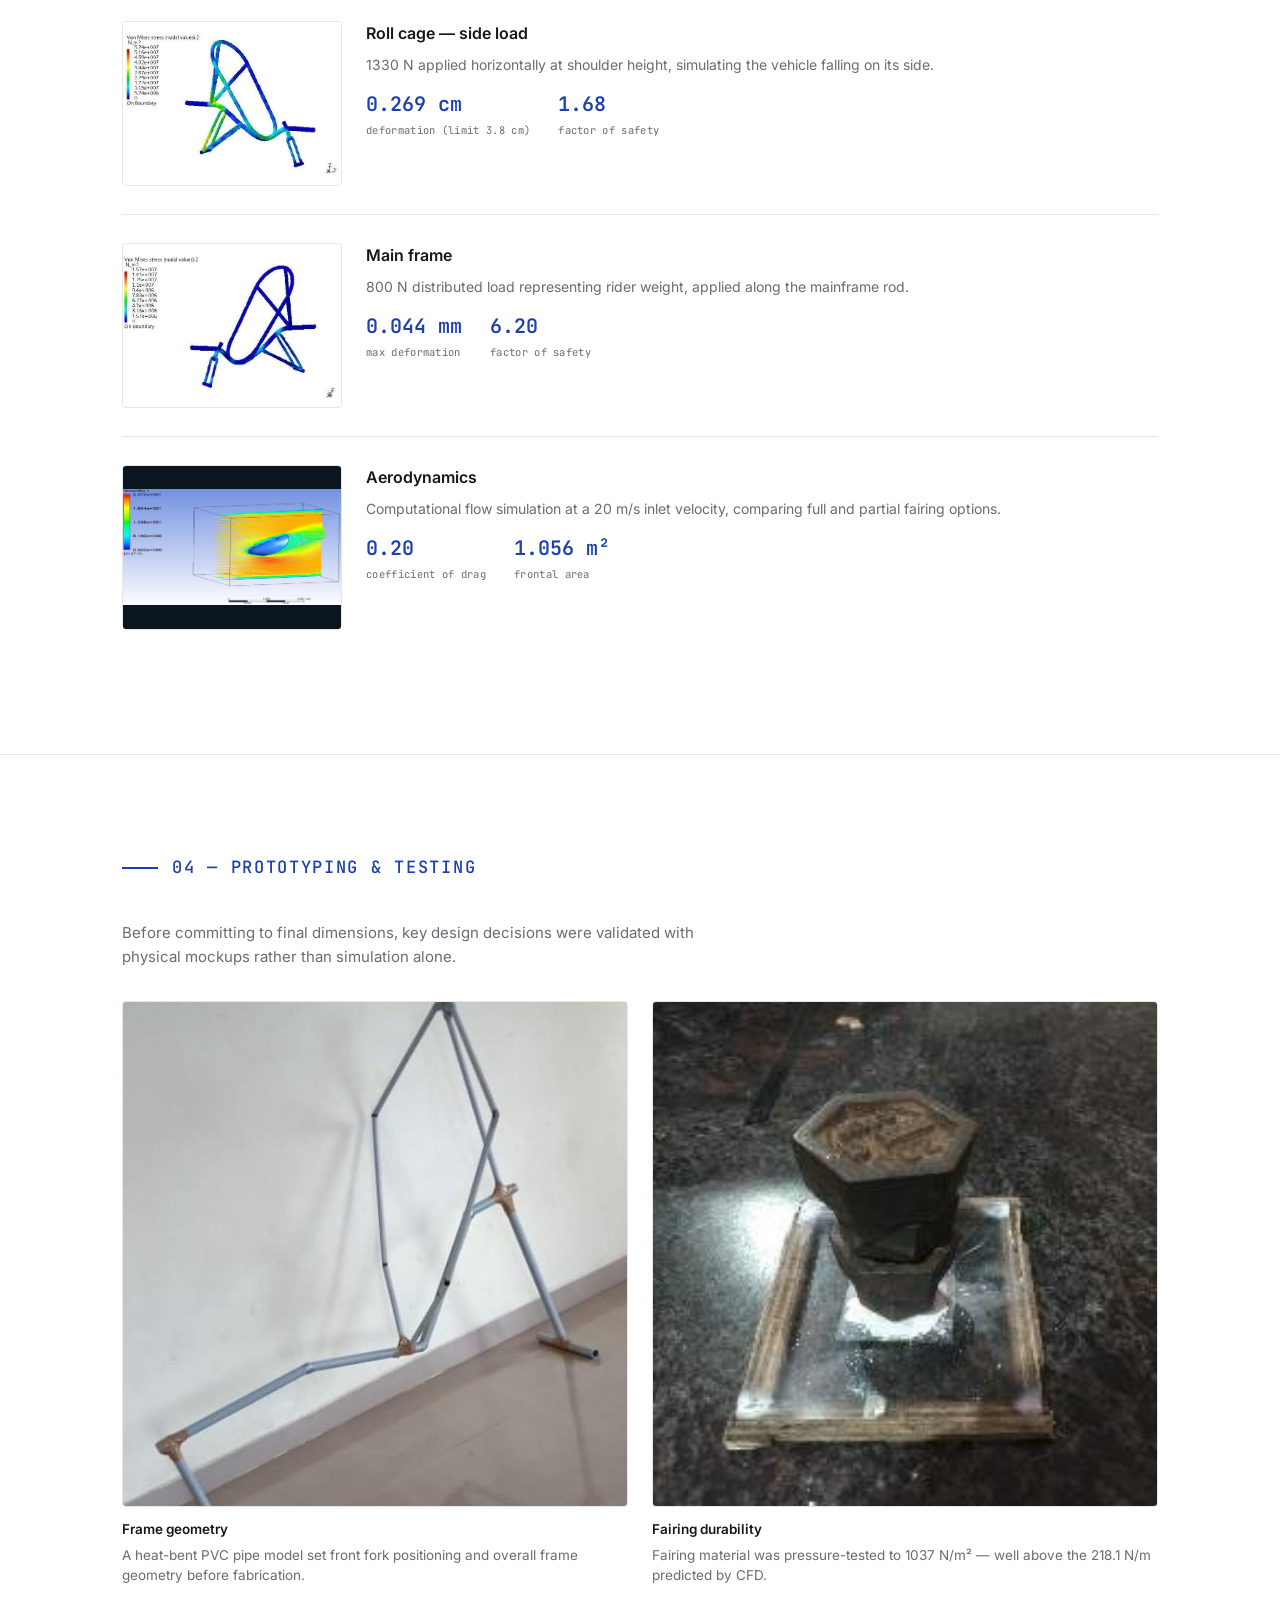
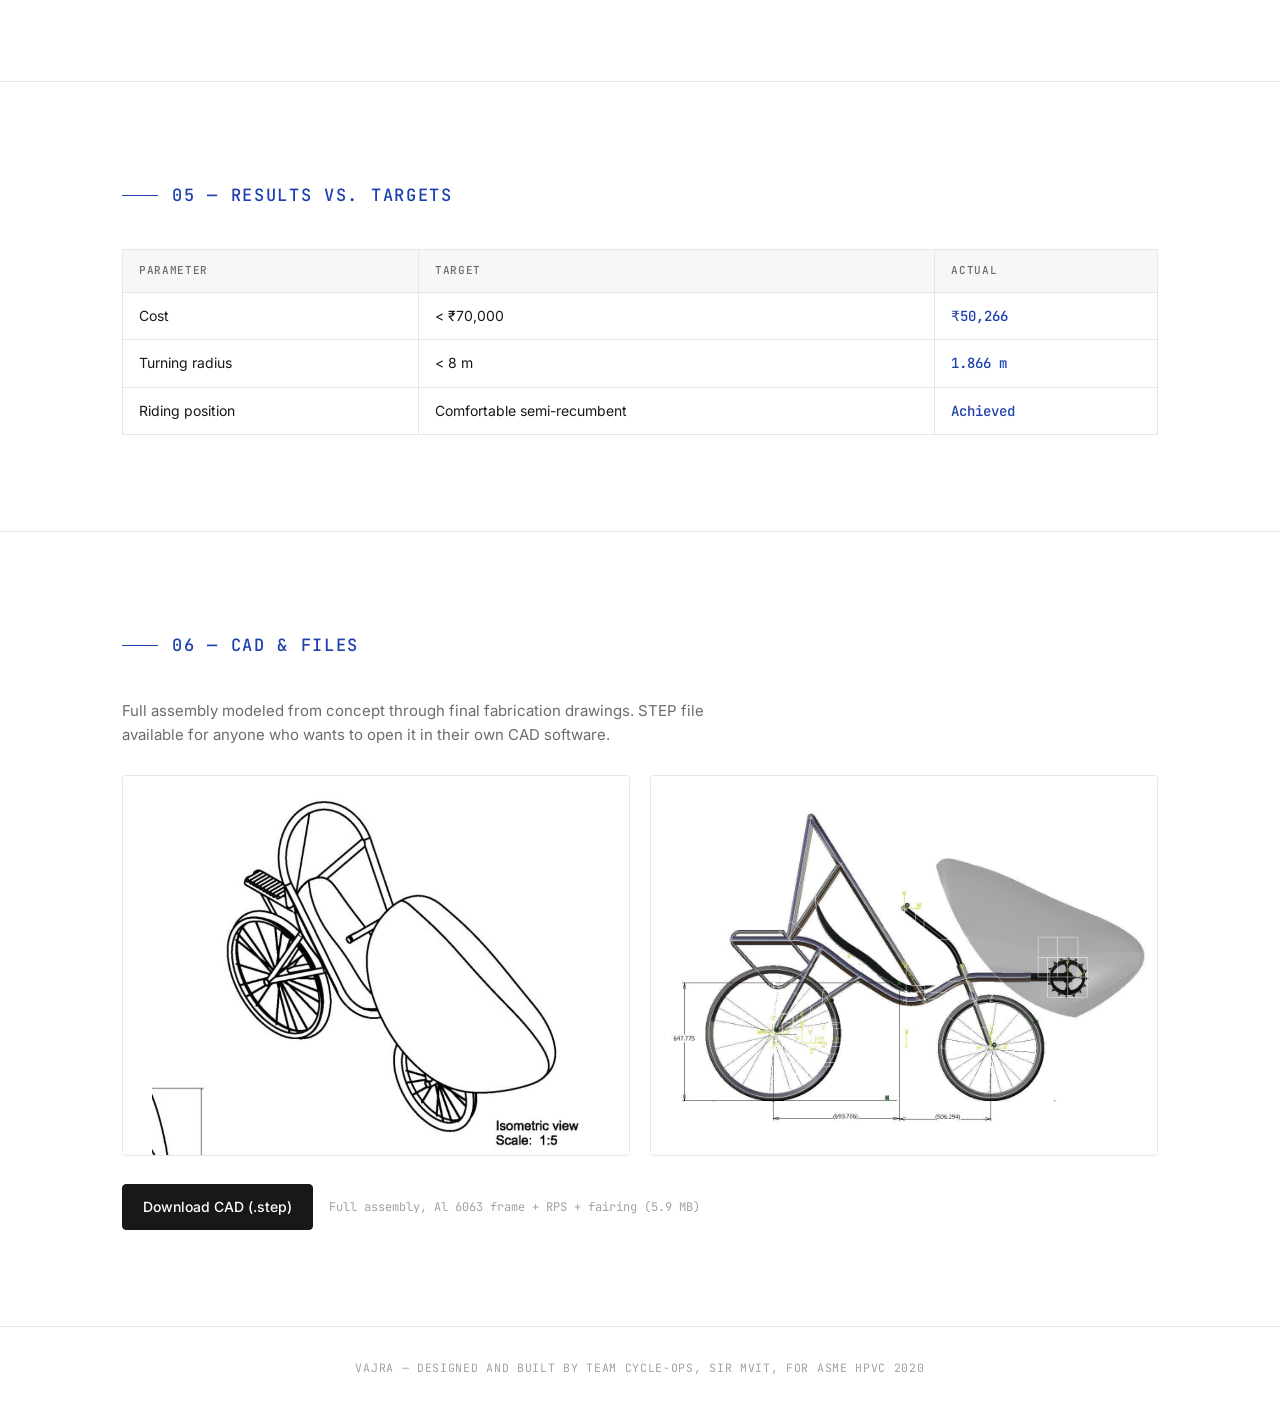
==== commit e76658c0: "Add files via upload" ====
--- a/projects/hpvc.html
+++ b/projects/hpvc.html
@@ -73,7 +73,7 @@
           in both the race and endurance events at competition, giving me first-hand feedback on the handling and
           ergonomics decisions we'd made on paper.
         </p>
-        <div class="analysis-frame" style="aspect-ratio:16/9;">
+        <div class="analysis-frame" style="aspect-ratio:9/16; max-width:280px; margin:0;">
           <video controls style="width:100%;height:100%;object-fit:cover;">
             <source src="../videos/vajra-ride.mp4" type="video/mp4">
           </video>
@@ -188,13 +188,6 @@
         </p>
 
         <div class="triptych">
-          <div>
-            <div class="analysis-frame">
-              <img src="../images/test-rps-cardboard.jpg" alt="Cardboard RPS clearance test with rider seated" style="width:100%;height:100%;object-fit:cover;">
-            </div>
-            <h4>Roll-cage clearance</h4>
-            <p>A cardboard cut-out confirmed shoulder clearance and rollbar angle with the rider seated.</p>
-          </div>
           <div>
             <div class="analysis-frame">
               <img src="../images/test-pvc-model.jpg" alt="PVC pipe model of the vehicle frame" style="width:100%;height:100%;object-fit:cover;">
